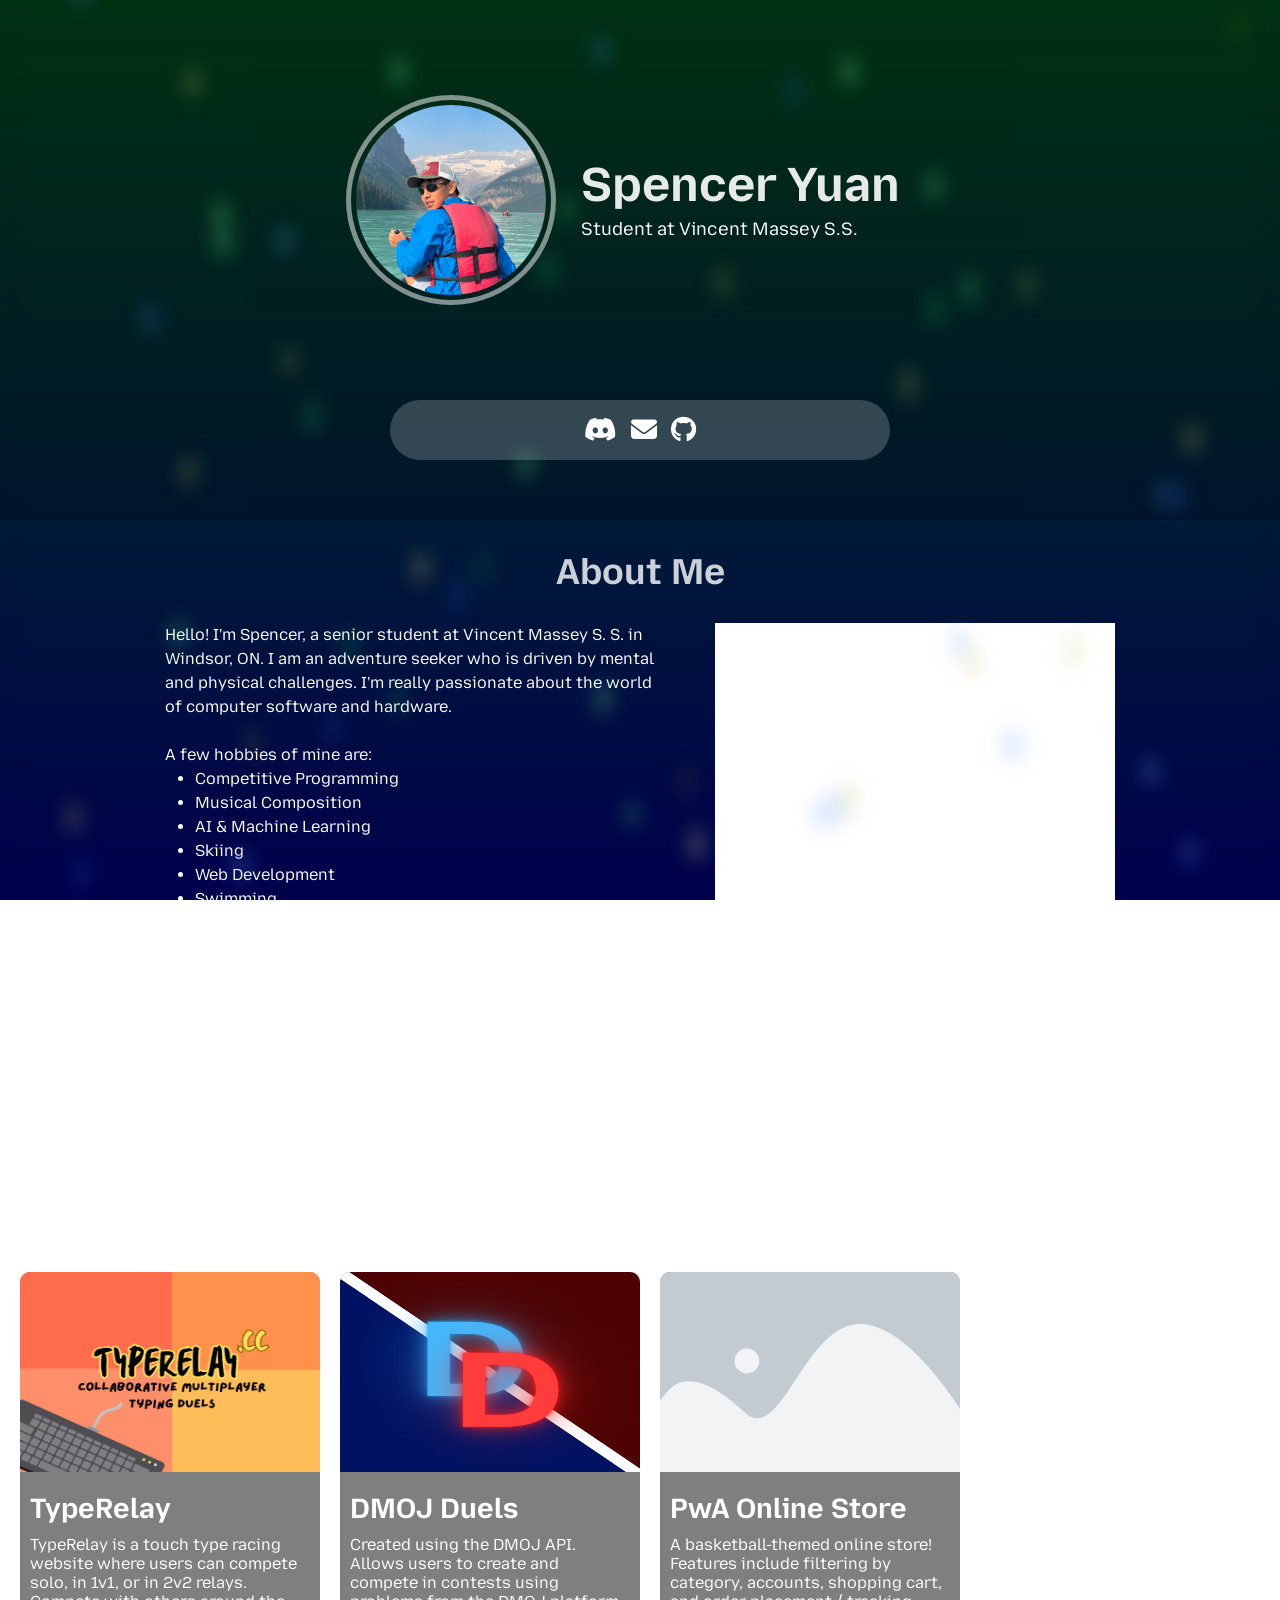
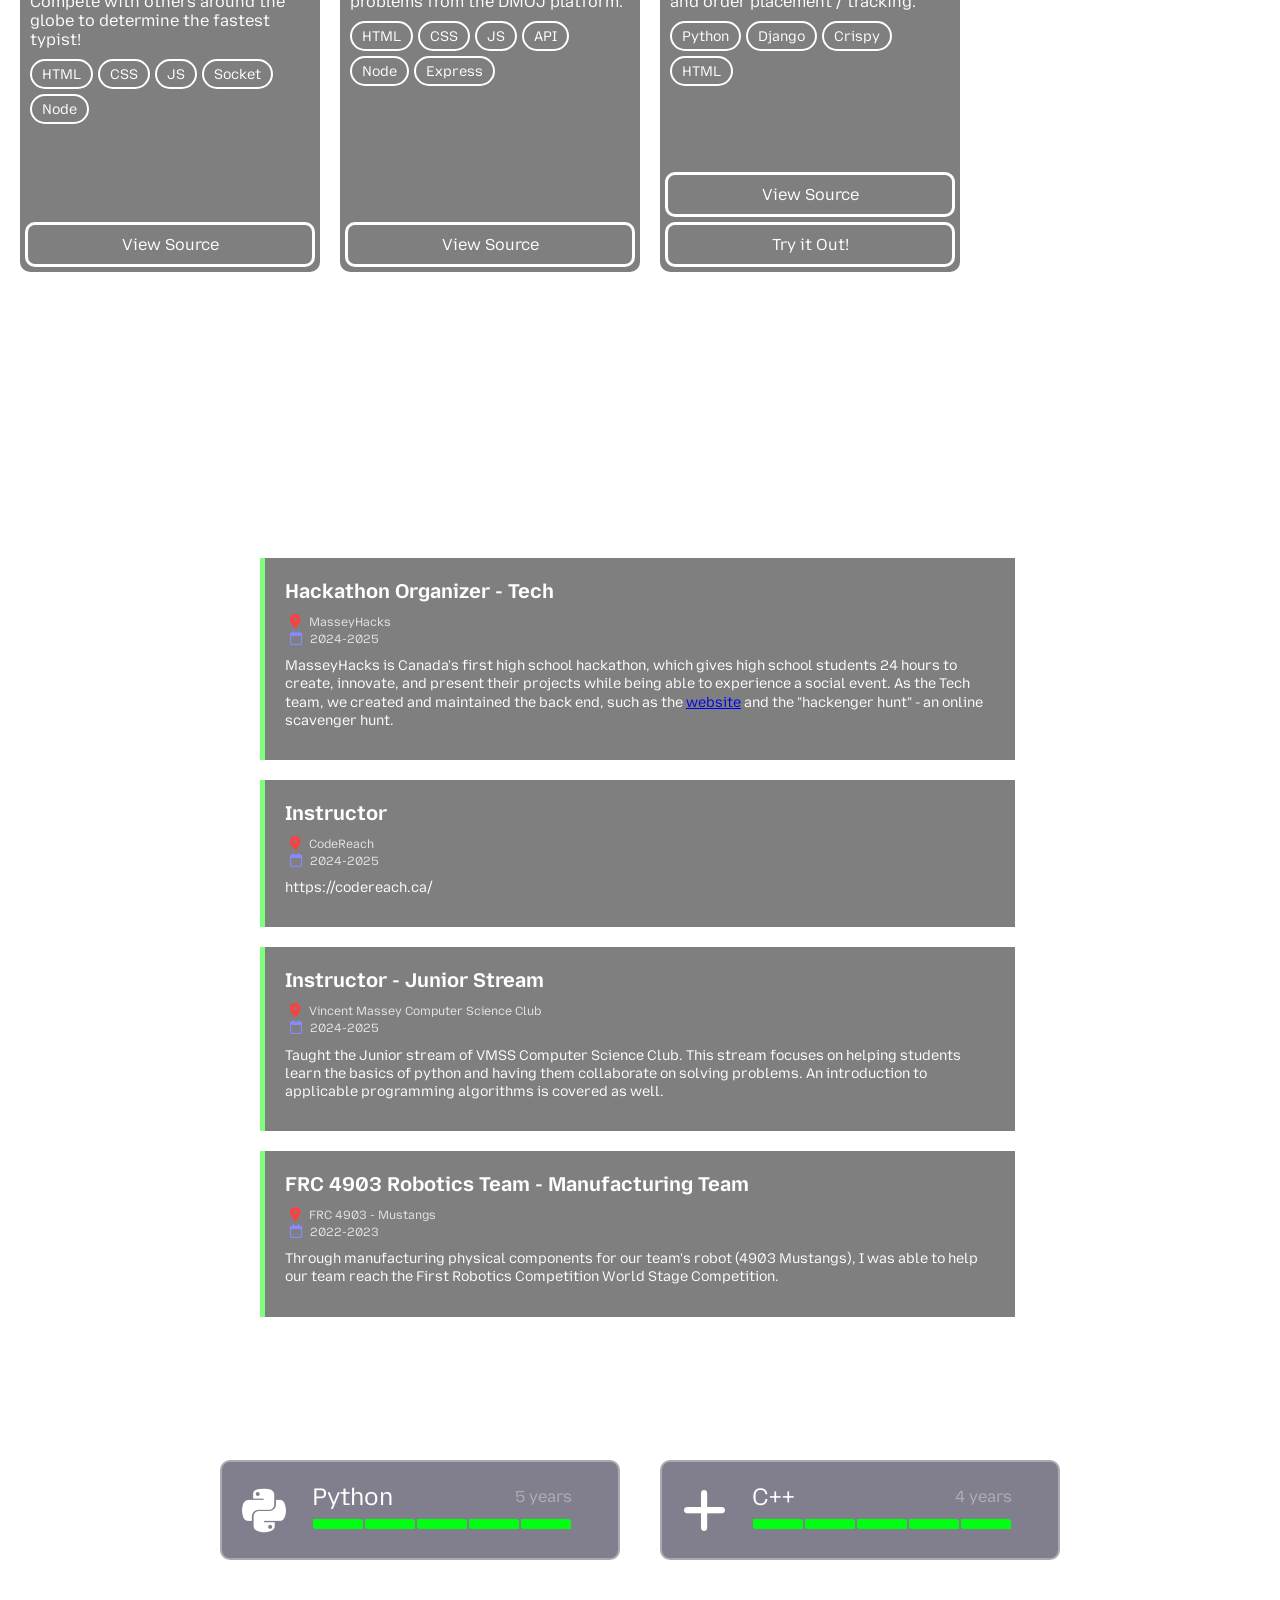
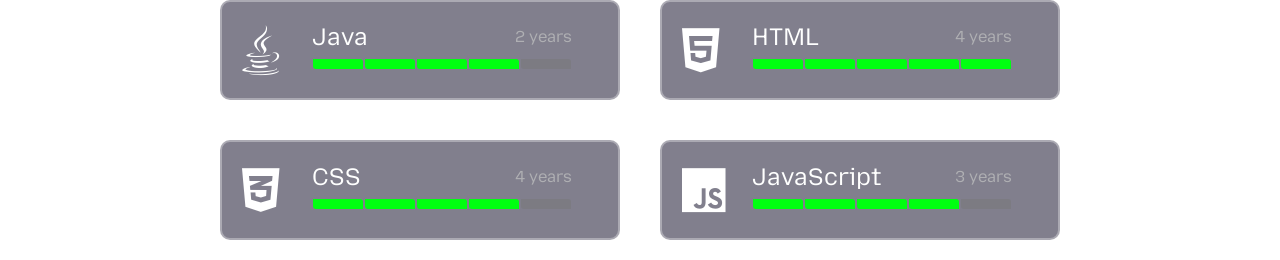
==== index.html @ 23fdb9e8 "Projects & Buttons Added a new project and updated buttons to view source codes / demos" ====
<!DOCTYPE html>
<html lang="en">
<head>
    <meta charset="UTF-8">
    <meta name="viewport" content="width=device-width, initial-scale=1.0">
    <title>Spencer Yuan</title>
    <link rel="stylesheet" href="style.css">
    <script src="bgtiles.js" defer></script>
    <script src="navigation.js" defer></script>
    <script src="particlebg.js" defer></script>
    <link rel="stylesheet" href="https://cdnjs.cloudflare.com/ajax/libs/font-awesome/6.4.0/css/all.min.css"/>
</head>
<body>
    <!-- Fixed gradient background so i can rotate it -->
    <div class="fixed-bg"></div>

    <div class="particles">

    </div>

    <div class="blocker"></div>

    <!-- Nav bar on the top -->
    <nav>
        <div class="nav-element nav-title">Title</div>
        <div class="nav-element nav-about">About Me</div>
        <div class="nav-element nav-projects">Projects</div>
        <div class="nav-element nav-experience">Experience</div>
        <div class="nav-element nav-languages">Programming Languages</div>
    </nav>
    
    <!-- Title Page / top of the page -->

    <div class="section" id="top-section">
        <div class="section" id="section-title">
            <img src="img/pfp.png" alt="" class="profile-picture">
            <div class="title-card">
                <h1 class="title-name">Spencer Yuan</h1>
                <div class="title-description">Student at Vincent Massey S.S.</div>
            </div>
            
        </div>

        <!-- Contact horizontal -->
        <div class="section" id="section-contact">
            <div class="contact-centered">
                <!-- 
                Email
                Discord
                -->
                <div class="contact-square">
                    <i class="fa-brands fa-discord contact-icon"></i>

                    <a href="mailto:spencerkechengyuan@hotmail.com?subject=Hello!" class="contact-link">
                        <i class="fa-solid fa-envelope contact-icon"></i>
                    </a>
                    
                    <i class="fa-brands fa-github contact-icon"></i>


                </div>
            </div>
        
        </div>
    </div>
    
    <div id="about-scroll"></div>
    <!-- About ME :) -->
    <div class="section" id="section-about">
        <div class="section-title-text">About Me</div>
        <div class="container">
            <div class="left-container">
                <div class="description">
                    Hello! I'm Spencer, a senior student at Vincent Massey S. S. in Windsor, ON. I am an adventure seeker
                    who is driven by mental and physical challenges. I'm really passionate about the world of 
                    computer software and hardware. 
                </div>
                <br>
                <div class="hobbies">
                    A few hobbies of mine are:
                    <ul>
                        <li>Competitive Programming</li>
                        <li>Musical Composition</li>
                        <li>AI & Machine Learning</li>
                        <li>Skiing</li>
                        <li>Web Development</li>
                        <li>Swimming</li>
                        <li>Game Development</li>
                        <li>Mountain Biking</li>
                        <li>... and many more!</li>
                    </ul>
                </div>
                <br>
                <div class="description">
                    I hope to learn more about the wonderful, ever-changing society so that I can use
                    my interests and passions to help shape the world to be a better place. 
                </div>
            </div>
            <div class="right-container"></div>
        </div>
    </div>

    <div class="section" id="section-buttons">
        <input type="button" value="Computer Science">
        <input type="button" value="Music" onclick="window.location.href='music.html'">
        <input type="button" value="Sports">
    </div>

    <!-- Projects probably in a carousel -->
    <div class="section-title-text">Featured Projects</div>
    <div class="section" id="section-projects">

        <div class="project">
            <img src="img/typerelaybanner.png" alt="" class="project-image">
            <div class="project-body">
                <div class="project-title">TypeRelay</div>
                <div class="project-description">
                    TypeRelay is a touch type racing website where users can compete solo, in 1v1, or
                    in 2v2 relays. Compete with others around the globe to determine the fastest
                    typist!
                </div>
                <div class="project-tags">
                    <div class="tag">HTML</div>
                    <div class="tag">CSS</div>
                    <div class="tag">JS</div>
                    <div class="tag">Socket</div>
                    <div class="tag">Node</div>
                </div>
            </div>
            <div class="bottom-buttons-container">
                <div class="try-it-out-btn" onclick="window.open('https://github.com/scherzophile/TypeRelay', '_blank')">View Source</div>
            </div>
        </div>

        <div class="project">
            <img src="img/DDlogo.png" alt="" class="project-image">
            <div class="project-body">
                <div class="project-title">DMOJ Duels</div>
                <div class="project-description">Created using the DMOJ API. Allows users to create and compete in contests using problems from the DMOJ platform.</div>
                <div class="project-tags">
                    <div class="tag">HTML</div>
                    <div class="tag">CSS</div>
                    <div class="tag">JS</div>
                    <div class="tag">API</div>
                    <div class="tag">Node</div>
                    <div class="tag">Express</div>
                </div>
            </div>
            <div class="bottom-buttons-container">
                <div class="try-it-out-btn" onclick="window.open('https://github.com/scherzophile/dmojduels', '_blank')">View Source</div>
            </div>
            
        </div>

        <div class="project">
            <img src="img/placeholder.png" alt="" class="project-image">
            <div class="project-body">
                <div class="project-title">PwA Online Store</div>
                <div class="project-description">A basketball-themed online store! Features include filtering by category, accounts, shopping cart, and order placement / tracking.</div>
                <div class="project-tags">
                    <div class="tag">Python</div>
                    <div class="tag">Django</div>
                    <div class="tag">Crispy</div>
                    <div class="tag">HTML</div>
                </div>
            </div>
            <div class="bottom-buttons-container">
                <div class="try-it-out-btn" onclick="window.open('https://github.com/scherzophile/pwa-store', '_blank')">View Source</div>
                <div class="try-it-out-btn" onclick="window.open('http://pwa-store.spenceryuan.ca', '_blank')">Try it Out!</div>
            </div>
        </div>
    </div>

    <div id="gallery-container">
        <input type="button" value="View Project Gallery" id="gallery-btn">
    </div>
    


    <div class="section-title-text">Achievements</div>
    <div class="section" id="section-experience">
        <!-- Sort achievements by year>? -->

    </div>

    <div class="section-title-text">Experience</div>
    <div class="section" id="section-experience">
        <div id="section-experience-container">
            <div class="exp">
                <div class="exp-title">Hackathon Organizer - Tech</div>
                <div class="exp-location">
                    <i class="fa-solid fa-location-dot"></i>
                    MasseyHacks
                </div>
                <div class="exp-time">
                    <i class="fa-regular fa-calendar"></i>
                    2024-2025
                </div>
                <div class="exp-description">
                    MasseyHacks is Canada's first high school hackathon, which gives high school students
                    24 hours to create, innovate, and present their projects while being able to
                    experience a social event. As the Tech team, we created and maintained the back end,
                    such as the <a href="https://masseyhacks.ca/">website</a> and the "hackenger hunt" - an online scavenger hunt. 
                </div>
            </div>

            <div class="exp">
                <div class="exp-title">Instructor</div>
                <div class="exp-location">
                    <i class="fa-solid fa-location-dot"></i>
                    CodeReach
                </div>
                <div class="exp-time">
                    <i class="fa-regular fa-calendar"></i>
                    2024-2025
                </div>
                <div class="exp-description">
                    https://codereach.ca/
                </div>
            </div>

            <div class="exp">
                <div class="exp-title">Instructor - Junior Stream</div>
                <div class="exp-location">
                    <i class="fa-solid fa-location-dot"></i>
                    Vincent Massey Computer Science Club
                </div>
                <div class="exp-time">
                    <i class="fa-regular fa-calendar"></i>
                    2024-2025
                </div>
                <div class="exp-description">
                    Taught the Junior stream of VMSS Computer Science Club. This stream focuses on helping
                    students learn the basics of python and having them collaborate on solving problems. 
                    An introduction to applicable programming algorithms is covered as well. 
                </div>
            </div>

            <div class="exp">
                <div class="exp-title">FRC 4903 Robotics Team - Manufacturing Team</div>
                <div class="exp-location">
                    <i class="fa-solid fa-location-dot"></i>
                    FRC 4903 - Mustangs
                </div>
                <div class="exp-time">
                    <i class="fa-regular fa-calendar"></i>
                    2022-2023
                </div>
                <div class="exp-description">
                    Through manufacturing physical components for our team's robot (4903 Mustangs), I was able to help our team
                    reach the First Robotics Competition World Stage Competition. 
                </div>
            </div>
        </div>
        

        
    </div>


    <div class="section-title-text">Programming Language Proficiency</div>
    <div class="section" id="section-languages">
        <div class="lang">
            <div class="lang-left">
                <i class="fa-brands fa-python"></i>
            </div>
            <div class="lang-right">
                <div class="lang-title">Python<div class="lang-years">5 years</div></div>
                <div class="pro-bars">
                    <div class="pro-bar pro-active"></div>
                    <div class="pro-bar pro-active"></div>
                    <div class="pro-bar pro-active"></div>
                    <div class="pro-bar pro-active"></div>
                    <div class="pro-bar pro-active"></div>
                </div>
            </div>
        </div>

        <div class="lang">
            <div class="lang-left">
                <i class="fa-solid fa-plus"></i>
            </div>
            <div class="lang-right">
                <div class="lang-title">C++<div class="lang-years">4 years</div></div>
                <div class="pro-bars">
                    <div class="pro-bar pro-active"></div>
                    <div class="pro-bar pro-active"></div>
                    <div class="pro-bar pro-active"></div>
                    <div class="pro-bar pro-active"></div>
                    <div class="pro-bar pro-active"></div>
                </div>
            </div>
        </div>

        <div class="lang">
            <div class="lang-left">
                <i class="fa-brands fa-java"></i>
            </div>
            <div class="lang-right">
                <div class="lang-title">Java<div class="lang-years">2 years</div></div>
                <div class="pro-bars">
                    <div class="pro-bar pro-active"></div>
                    <div class="pro-bar pro-active"></div>
                    <div class="pro-bar pro-active"></div>
                    <div class="pro-bar pro-active"></div>
                    <div class="pro-bar"></div>
                </div>
            </div>
        </div>

        <div class="lang">
            <div class="lang-left">
                <i class="fa-brands fa-html5"></i>
            </div>
            <div class="lang-right">
                <div class="lang-title">HTML<div class="lang-years">4 years</div></div>
                <div class="pro-bars">
                    <div class="pro-bar pro-active"></div>
                    <div class="pro-bar pro-active"></div>
                    <div class="pro-bar pro-active"></div>
                    <div class="pro-bar pro-active"></div>
                    <div class="pro-bar pro-active"></div>
                </div>
            </div>
        </div>

        <div class="lang">
            <div class="lang-left">
                <i class="fa-brands fa-css3-alt"></i>
            </div>
            <div class="lang-right">
                <div class="lang-title">CSS<div class="lang-years">4 years</div></div>
                <div class="pro-bars">
                    <div class="pro-bar pro-active"></div>
                    <div class="pro-bar pro-active"></div>
                    <div class="pro-bar pro-active"></div>
                    <div class="pro-bar pro-active"></div>
                    <div class="pro-bar"></div>
                </div>
            </div>
        </div>

        <div class="lang">
            <div class="lang-left">
                <i class="fa-brands fa-js"></i>
            </div>
            <div class="lang-right">
                <div class="lang-title">JavaScript<div class="lang-years">3 years</div></div>
                <div class="pro-bars">
                    <div class="pro-bar pro-active"></div>
                    <div class="pro-bar pro-active"></div>
                    <div class="pro-bar pro-active"></div>
                    <div class="pro-bar pro-active"></div>
                    <div class="pro-bar"></div>
                </div>
            </div>
        </div>
    </div>
    
</body>
</html>


<!-- 
Things to do:
1. better navigation bar
- TOP navigation bar, only shows when i scroll down some certain amount

2. Add DMOJ account, link GitHub account

3. Work on image slideshow in the about me

4. Work on getting typerelay actual project on github and link it to website
- Tell the user how to host their own server
- Also be sure to finish the project

5. Github "i'd appreciate if report issues"

- Achievements

- Achievements

-->
---- style.css ----
@import url('https://fonts.googleapis.com/css2?family=Mozilla+Text:wght@200..700&display=swap');

* {
    margin: 0;
    padding: 0;
    box-sizing: border-box;
}

body {
    font-family: "Mozilla Text";
    color: white;
}

.fixed-bg {
    width: 100vw;
    height: 100vh;
    position: fixed;
    top: 0;
    left: 0;
    z-index: -2;
    background: linear-gradient(0deg, rgba(0, 0, 77, 1), rgba(0, 61, 23, 1));
}

.particles {
    position: fixed;
    top: 0;
    left: 0;
    filter: blur(10px);
}

.blocker {
    position: fixed;
    top: 0;
    left: 0;
    width: 100vw;
    height: 100vh;
    backdrop-filter: blur(10px);
    z-index: -1;
}

nav {
    position: fixed;
    top: -60px;
    left: 0;
    display: flex;
    justify-content: center;
    gap: 25px;
    padding: 20px;
    width: 100%;
    height: 60px;
    background-color: rgba(0, 0, 0, 0.5);
    backdrop-filter: blur(5px);
    z-index: 1;
    transition: 0.5s ease;
}

.nav-element {
    cursor: pointer;

    transition: 0.4s ease;
}

.nav-element:hover {
    color: rgb(50, 235, 50);
    font-weight: 700;
}

#top-section {
    background-color: rgba(0, 0, 0, 0.2);
    padding-bottom: 30px;
}


#section-title {
    display: flex;
    justify-content: center;
    align-items: center;
    height: 400px;
}

.profile-picture {
    width: 200px;
    height: 200px;
    border-radius: 50%;
    border: 5px solid transparent;
    box-shadow: 0 0 0 5px rgba(255, 255, 255, 0.5);
    transition: 0.4s ease;
    cursor: pointer;
}

.profile-picture:hover {
    box-shadow: 0 0 0 5px rgba(255, 255, 255, 0.8);
    scale: 1.05;
}


.title-name {
    font-size: 48px;
    color: rgba(255, 255, 255, 0.9);
}

.title-card {
    margin: 30px;
}

.title-description {
    font-size: 18px;
    margin: 5px 0;
}

#section-contact {
    display: flex;
    justify-content: center;
    margin-bottom: 30px;
}

.contact-centered {
    width: 500px;
    height: 60px;
    border-radius: 30px;
    background-color: rgba(255, 255, 255, 0.2);
    
    display: flex;
    justify-content: center;
    align-items: center;
}

.contact-icon {
    font-size: 26px;
    margin: 0 5px;
    color: white;
    cursor: pointer;
    text-decoration: none;
}

.contact-link {
    text-decoration: none;
}

.contact-icon:hover {
    color: rgb(0, 255, 0);
}

#section-about {
    margin: 30px 0;
}

.section-title-text {
    font-size: 36px;
    font-weight: bold;
    color: rgba(255, 255, 255, 0.8);
    text-align: center;
    margin: 30px 0;
}



.container {
    margin: 30px;
    display: flex;
    justify-content: center;
    gap: 50px;
}

.left-container {
    width: 500px;
    line-height: 1.5;
}

.right-container {
    width: 400px;
    height: 400px;
    background-color: white;
}

li {
    margin-left: 30px;
}



#section-buttons {
    display: flex;
    justify-content: center;
    gap: 20px;
}

input {
    width: 200px;
    height: 40px;
    border-radius: 20px;
    border: 2px solid white;
    outline: none;
    background-color: transparent;
    color: white;
    font-family: "Mozilla Text";

    transition: 0.4s ease;
    cursor: pointer;
}

input:hover {
    background: rgb(255, 255, 255);
    color: black;
}






#section-projects {
    display: flex;
    width: 100%;
    gap: 20px;
    padding: 20px;
}

.project {
    background-color: rgba(0, 0, 0, 0.5);
    width: 300px;
    height: 600px;
    border-radius: 10px;
    display: flex;
    flex-direction: column;
}

.project-image {
    width: 100%;
    height: 200px;
    border-radius: 10px 10px 0 0;
}

.project-body {
    padding: 10px;
}

.project-title {
    font-size: 28px;
    margin: 10px 0;
    font-weight: bold;
}

.project-description {

}

.project-tags {
    display: flex;
    flex-wrap: wrap;
    gap: 5px;
    margin: 10px 0;
}

.tag {
    padding: 5px 10px; height: 30px;
    border-radius: 15px;
    font-size: 14px;
    background-color: transparent;
    border: 2px solid white;
    color: white;
}

#gallery-container {
    width: 100%;
    display: flex;
    justify-content: center;
}

#gallery-btn {

}

.bottom-buttons-container {
    margin-top: auto;
}

.try-it-out-btn {
    width: auto;
    background: transparent;
    text-align: center;
    padding: 10px;
    border: 3px solid white;
    border-radius: 10px;
    margin: 5px;
    
    transition: 0.3s ease;
    cursor: pointer;
}

.try-it-out-btn:hover {
    border: 3px solid grey;
}






#section-experience {
    display: flex;
    justify-content: center;
    line-height: 1.3;
}

#section-experience-container {

}

.exp {
    width: 750px;
    background-color: rgba(0, 0, 0, 0.5);
    padding: 20px;
    box-shadow: -5px 0 0 0 rgba(0, 255, 0, 0.5);
    margin: 20px;
    transition: 0.4s ease;
}

.exp:hover {
    scale: 1.05;
    box-shadow: -5px 0 0 0 rgba(242, 255, 0, 0.692);
}

.exp-title {
    font-weight: bold;
    font-size: 20px;
    margin-bottom: 10px;
}

.exp-location {
    font-size: 12px;
    color: rgba(255, 255, 255, 0.8);
}

.fa-location-dot {
    color: rgb(255, 63, 63);
    font-size: 14px;
    margin: 0 5px;
}

.exp-time {
    font-size: 12px;
    color: rgba(255, 255, 255, 0.8);
}

.fa-calendar {
    font-size: 14px;
    margin: 0 5px;
    color: rgb(136, 136, 255);
}

.exp-description {
    font-size: 14px;
    margin: 10px 0;
}




/* program languages */


#section-languages {
    display: flex;
    flex-wrap: wrap;
    justify-content: center;
}

.lang {
    width: 400px;
    height: 100px;
    padding: 20px;
    background-color: rgba(4, 0, 28, 0.5);
    border-radius: 10px;

    display: flex;
    gap: 20px;
    margin: 20px;

    border: 2px solid rgba(255, 255, 255, 0.338);
    transition: 0.3s ease;
}

.lang:hover {
    border: 2px solid rgba(255, 255, 255, 0.606);
}

.lang-left {
    font-size: 50px;
    width: 50px;
}

.lang-right {

}

.lang-title {
    font-size: 24px;
    display: flex;
    justify-content: space-between;
    align-items: center;
}

.lang-years {
    color: rgba(197, 197, 197, 0.691);
    font-size: 16px;
}

.pro-bars {
    display: flex;
}

.pro-bar {
    height: 10px;
    width: 50px;
    margin: 8px 1px;
    border-radius: 0 3px;
    background-color: rgba(120, 120, 120, 0.508);
}

.pro-active {
    background-color: rgb(0, 255, 17);
}
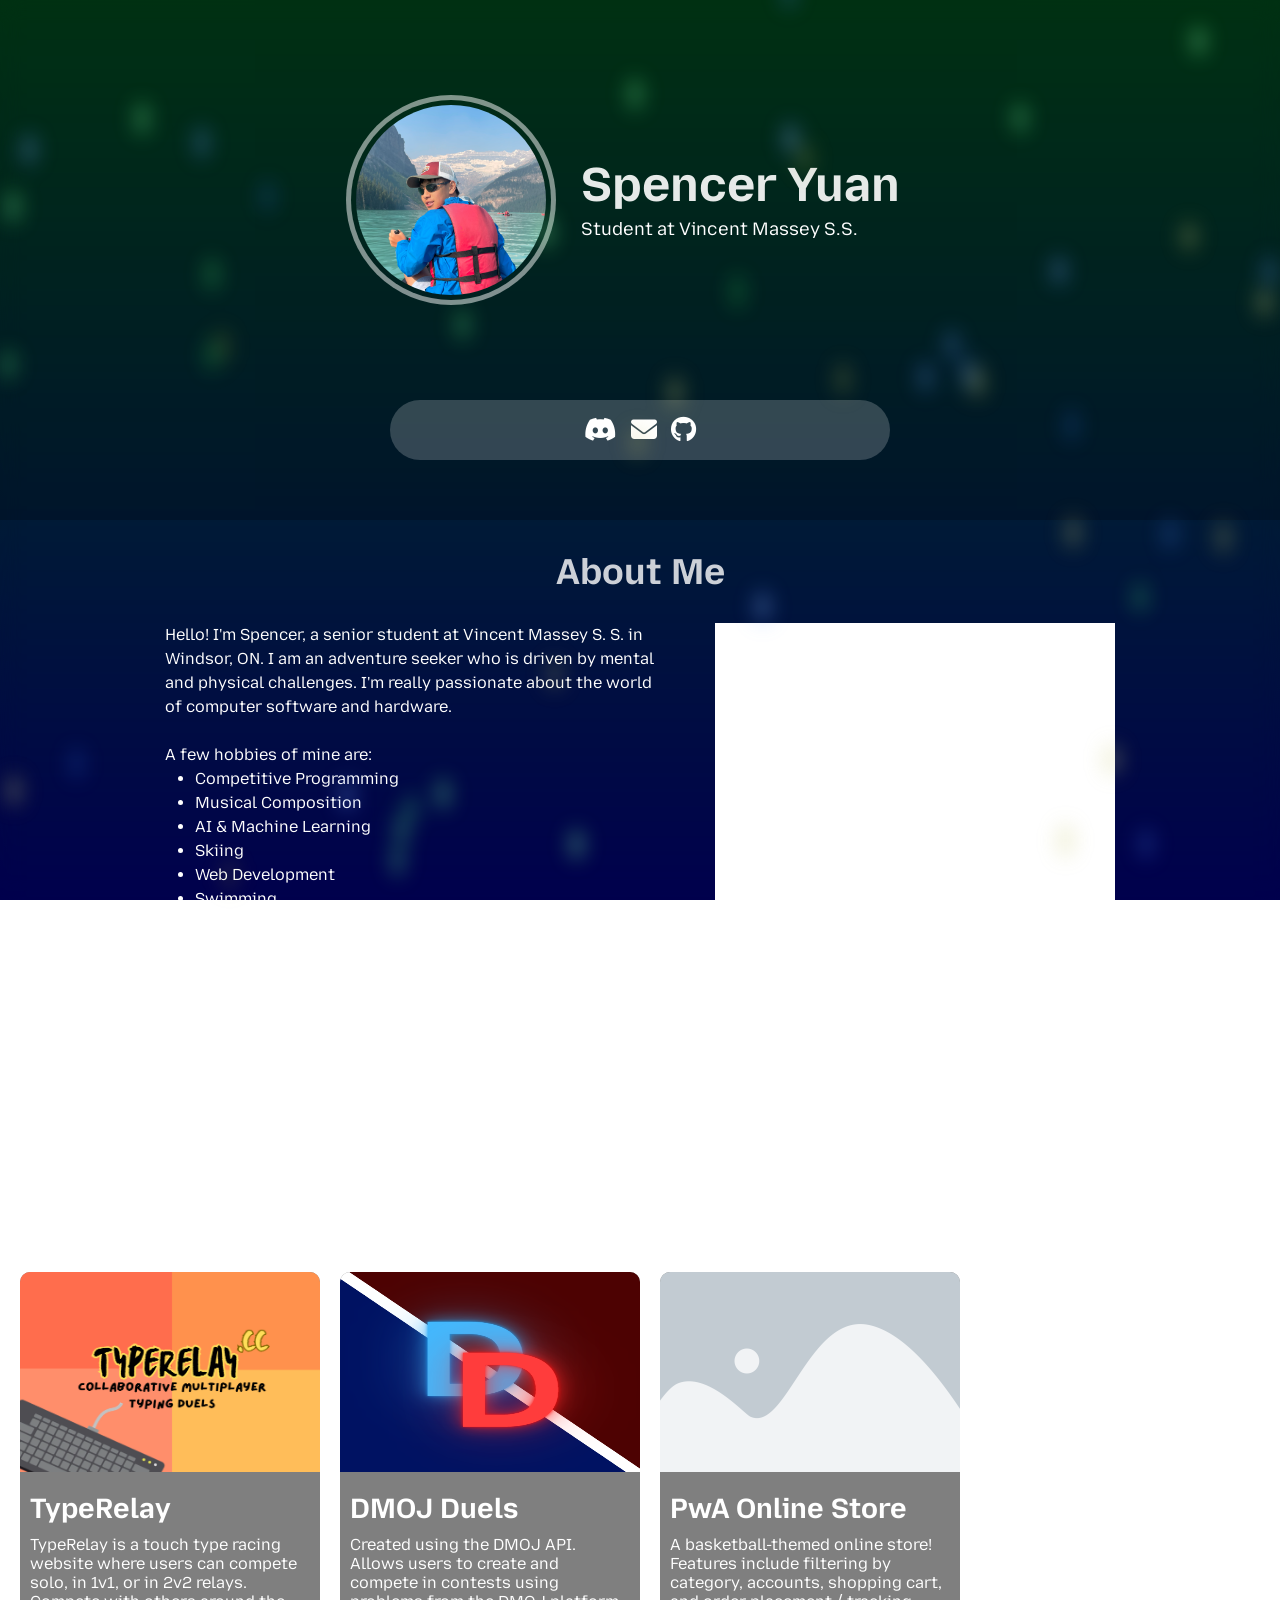
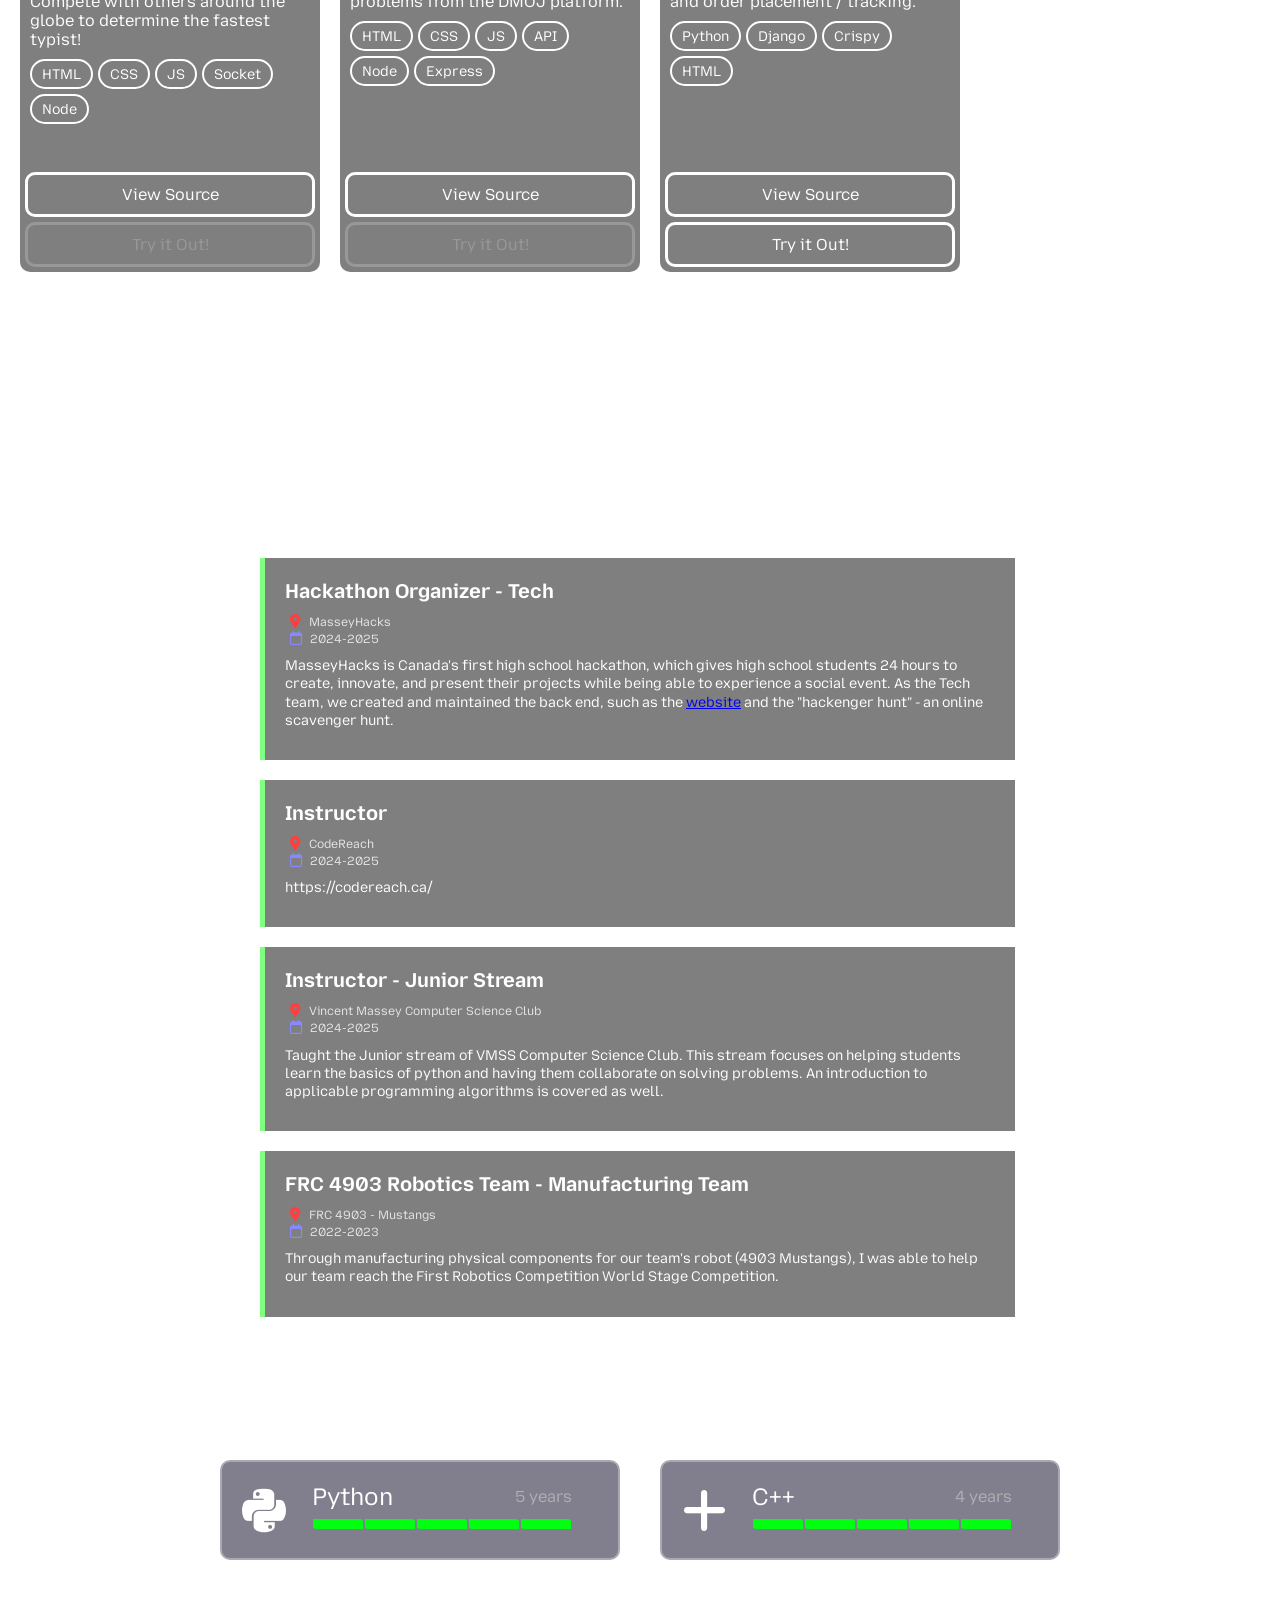
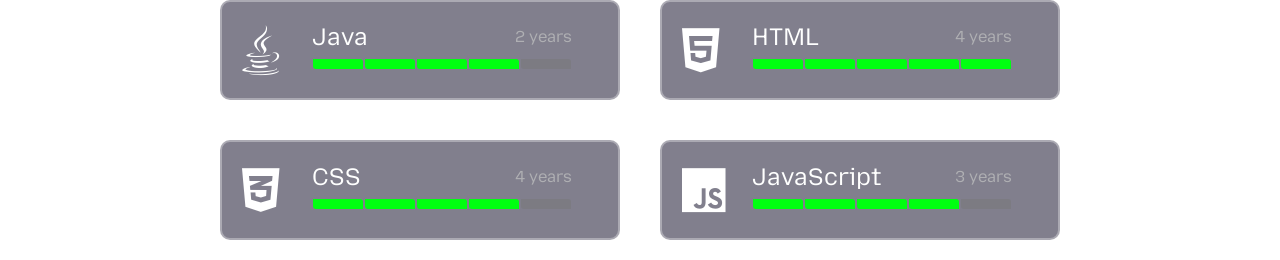
==== commit fee2bc49: "Added buttons "Try it out" buttons for the remaining two projects. They are disabled since there are" ====
--- a/index.html
+++ b/index.html
@@ -129,6 +129,7 @@
             </div>
             <div class="bottom-buttons-container">
                 <div class="try-it-out-btn" onclick="window.open('https://github.com/scherzophile/TypeRelay', '_blank')">View Source</div>
+                <div class="try-it-out-btn try-disabled">Try it Out!</div>
             </div>
         </div>
 
@@ -148,6 +149,7 @@
             </div>
             <div class="bottom-buttons-container">
                 <div class="try-it-out-btn" onclick="window.open('https://github.com/scherzophile/dmojduels', '_blank')">View Source</div>
+                <div class="try-it-out-btn try-disabled">Try it Out!</div>
             </div>
             
         </div>
--- a/style.css
+++ b/style.css
@@ -292,8 +292,13 @@
     border: 3px solid grey;
 }
 
-
-
+.try-disabled {
+    opacity: 0.2;
+}
+
+.try-disabled:hover {
+    
+}
 
 
 
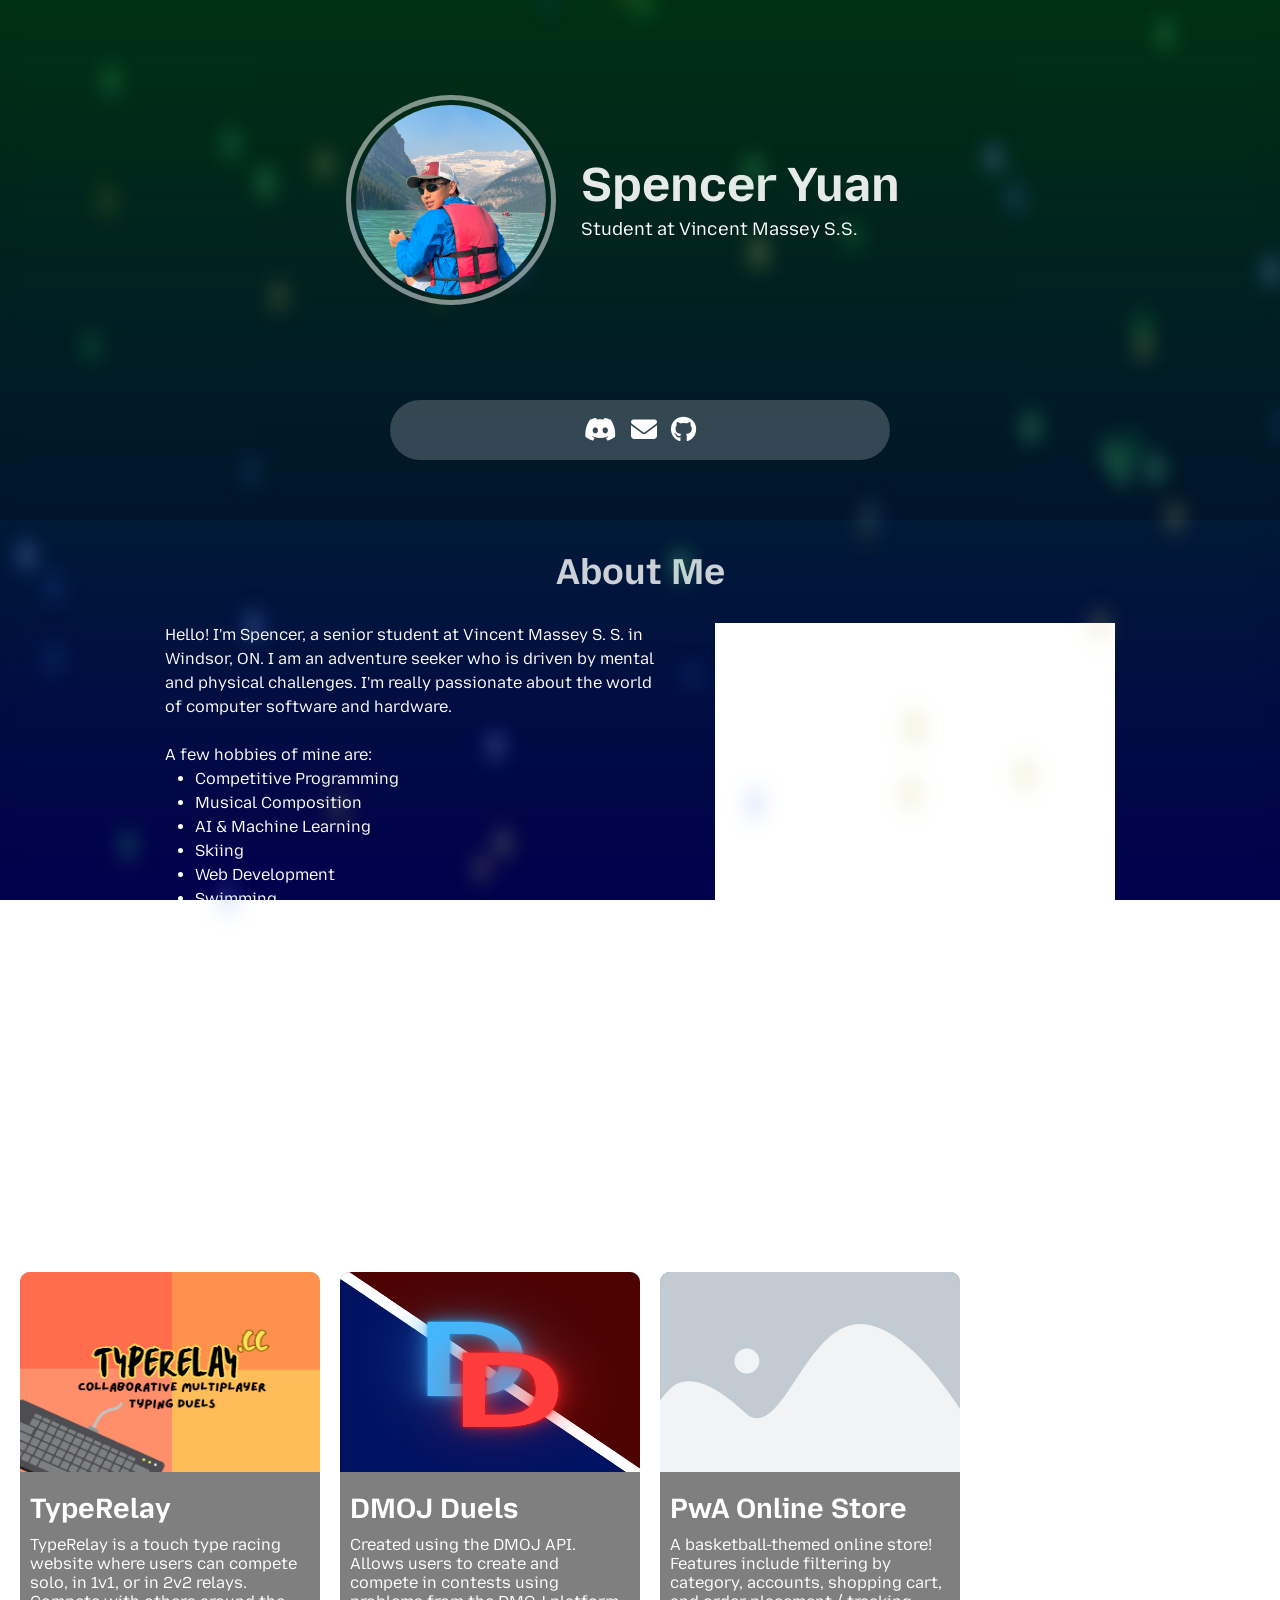
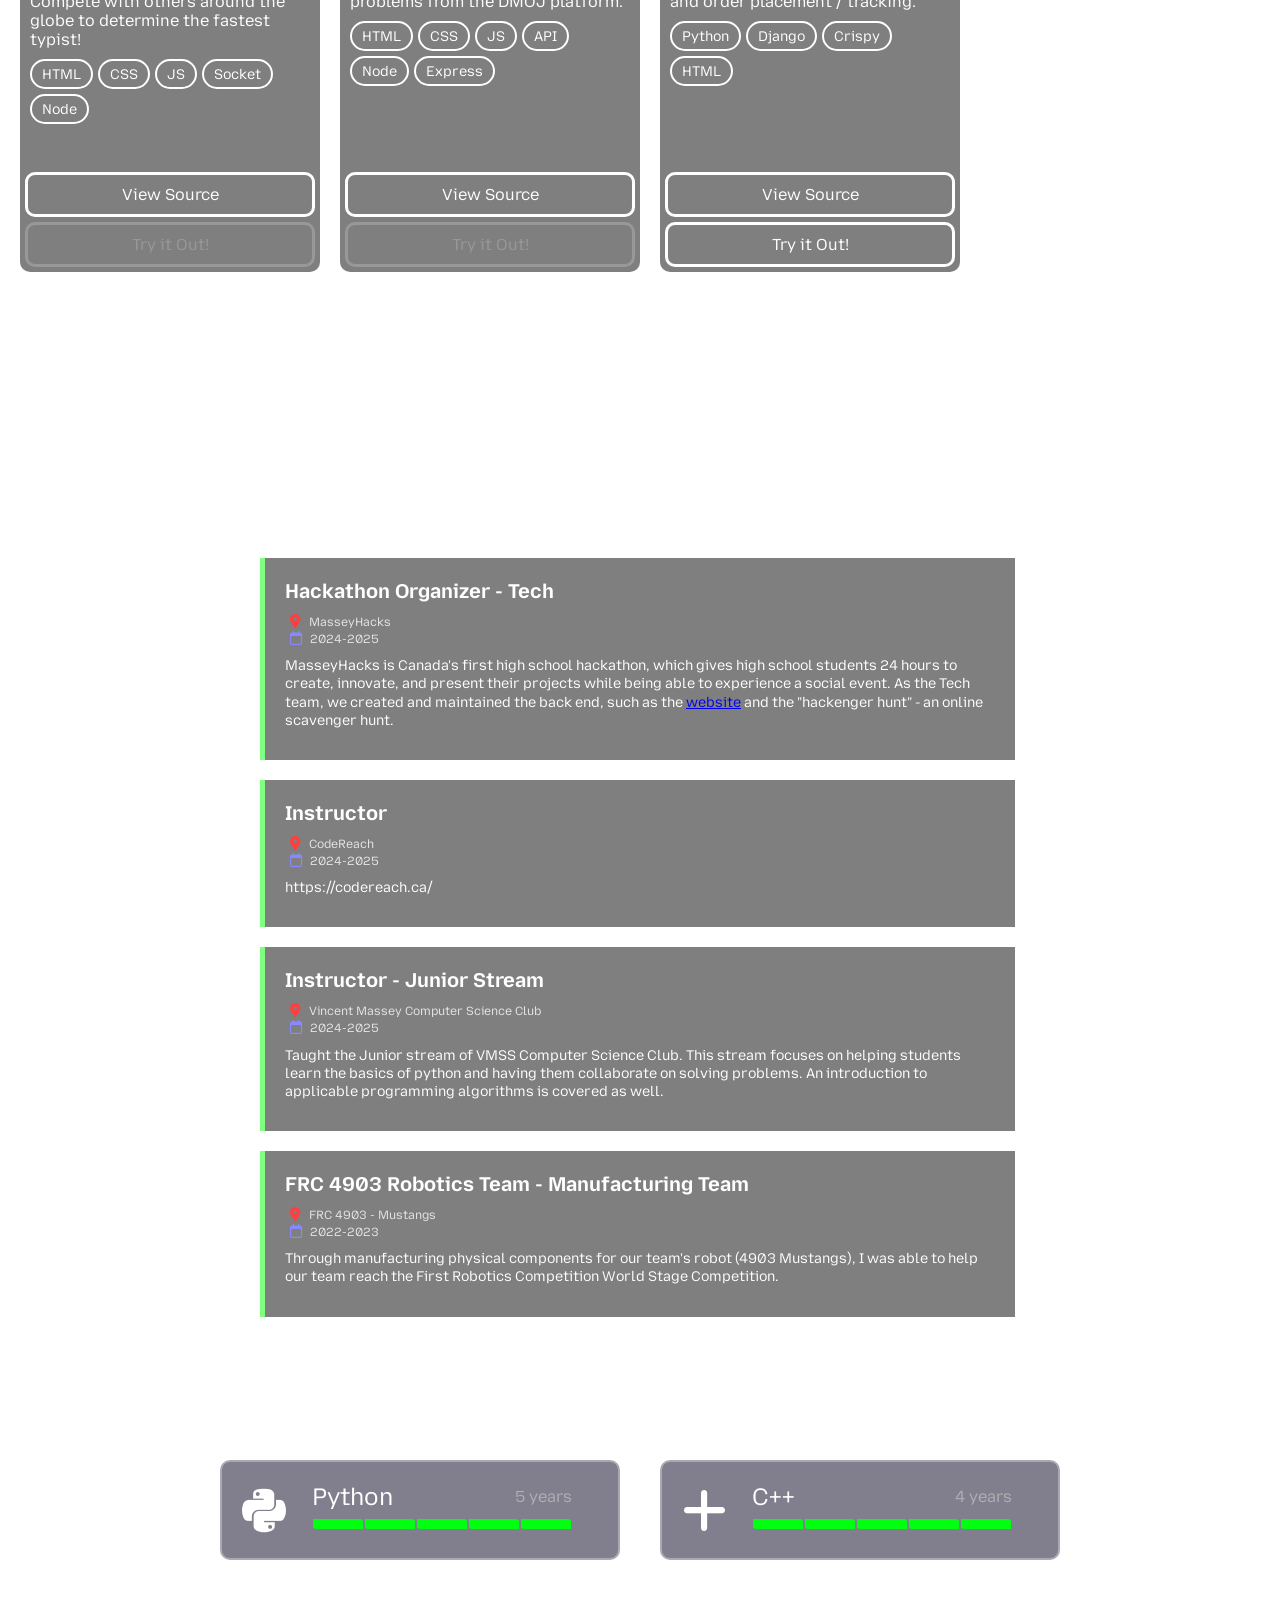
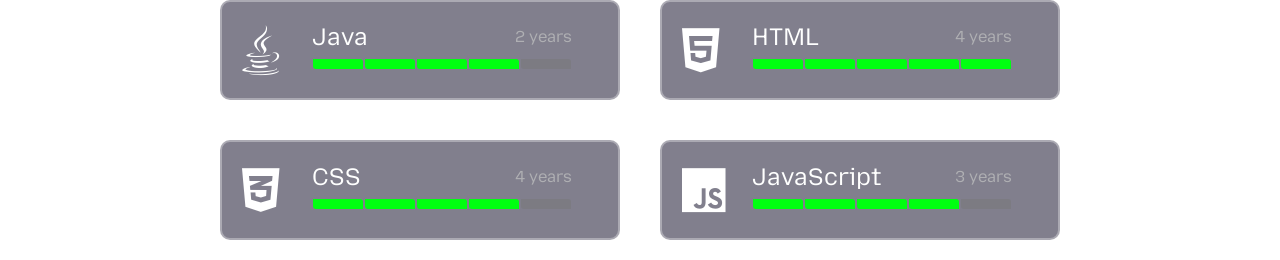
==== commit a1ec0895: "Github Link Added link to my Github account" ====
--- a/index.html
+++ b/index.html
@@ -55,9 +55,9 @@
                         <i class="fa-solid fa-envelope contact-icon"></i>
                     </a>
                     
-                    <i class="fa-brands fa-github contact-icon"></i>
-
-
+                    <a href="https://github.com/scherzophile" class="contact-link" target="_blank">
+                        <i class="fa-brands fa-github contact-icon"></i>
+                    </a>
                 </div>
             </div>
         
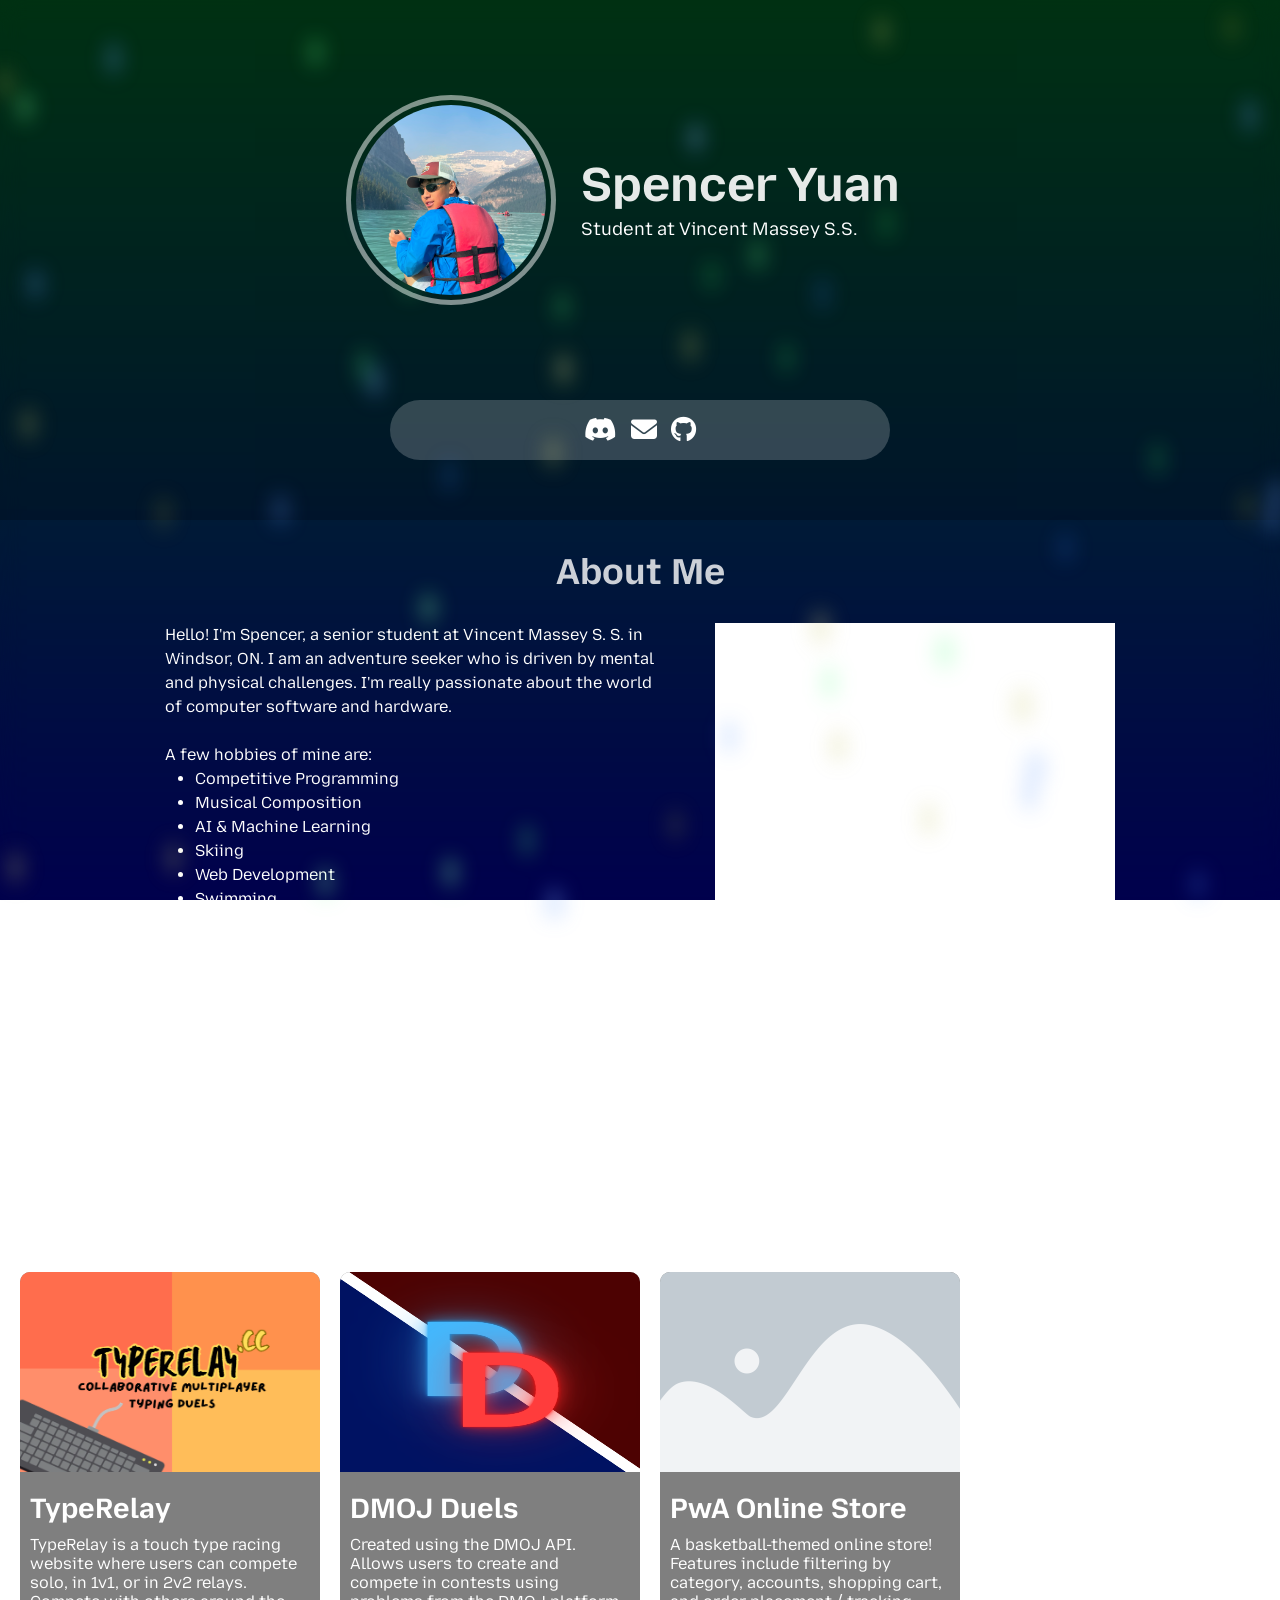
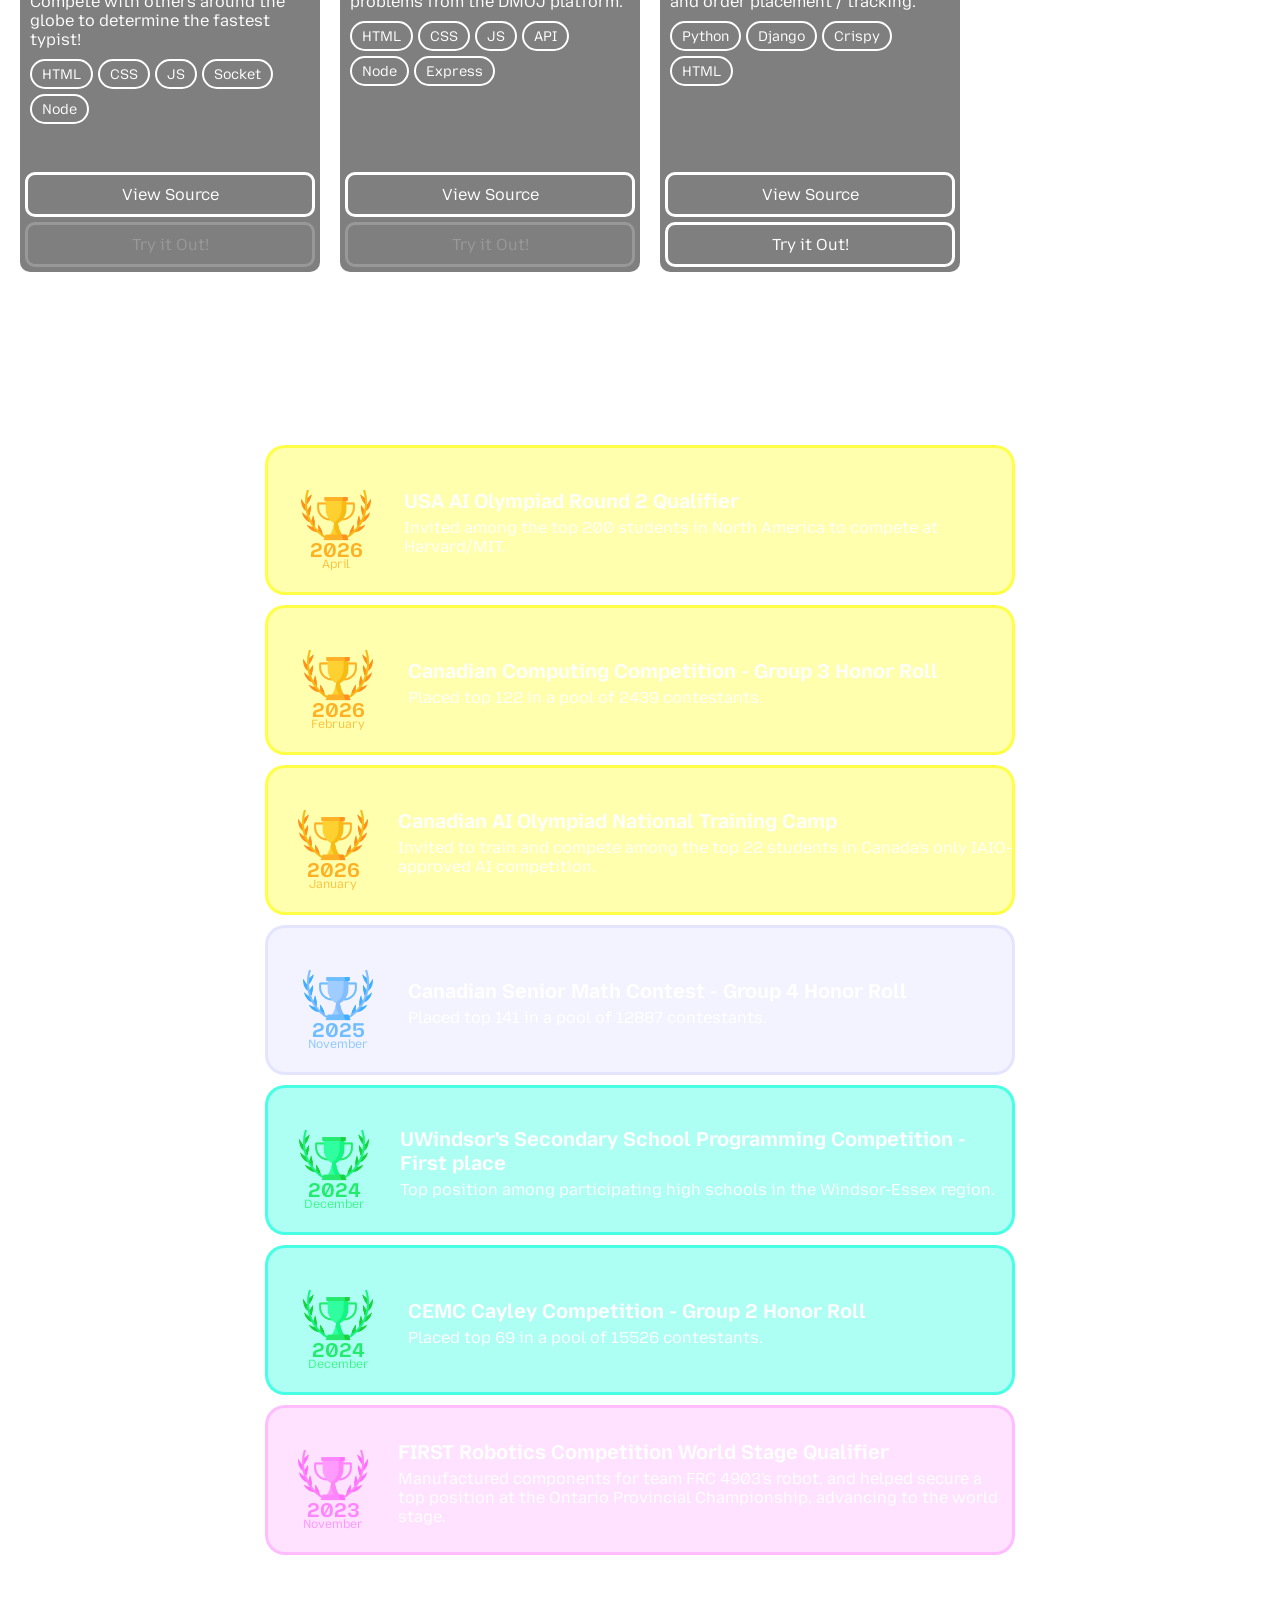
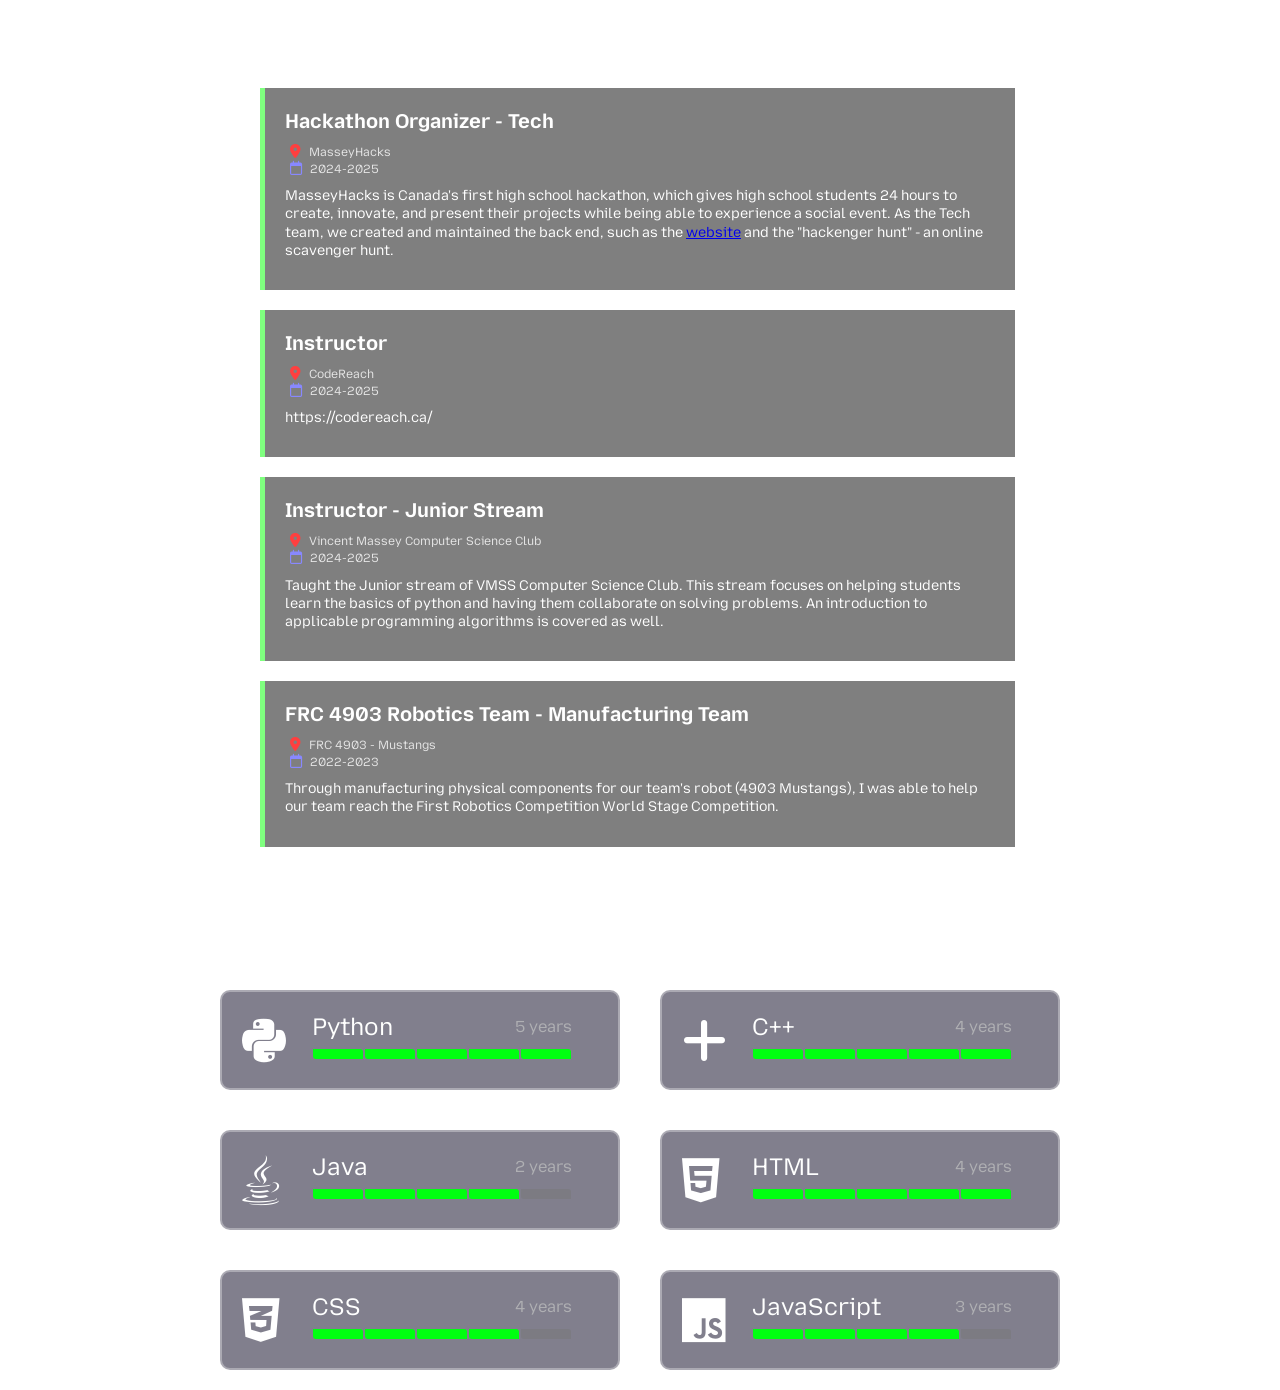
==== commit 23681110: "Achievement update" ====
--- a/index.html
+++ b/index.html
@@ -25,6 +25,7 @@
         <div class="nav-element nav-title">Title</div>
         <div class="nav-element nav-about">About Me</div>
         <div class="nav-element nav-projects">Projects</div>
+        <div class="nav-element nav-achievements">Achievements</div>
         <div class="nav-element nav-experience">Experience</div>
         <div class="nav-element nav-languages">Programming Languages</div>
     </nav>
@@ -180,9 +181,95 @@
 
 
     <div class="section-title-text">Achievements</div>
-    <div class="section" id="section-experience">
-        <!-- Sort achievements by year>? -->
-
+    <div class="section" id="section-achievements">
+        <div class="ach-container">
+            <div class="ach ach-2026">
+                <div class="ach-left">
+                    <img class="ach-trophy" src="img/winner.png" alt="">
+                    <div class="ach-year">2026</div>
+                    <div class="ach-month">April</div>
+                </div>
+                <div class="ach-right">
+                    <div class="ach-title">USA AI Olympiad Round 2 Qualifier</div>
+                    <div class="ach-content">Invited among the top 200 students in North America to compete at Harvard/MIT.</div>
+                </div>
+            </div>
+
+            <div class="ach ach-2026">
+                <div class="ach-left">
+                    <img class="ach-trophy" src="img/winner.png" alt="">
+                    <div class="ach-year">2026</div>
+                    <div class="ach-month">February</div>
+                </div>
+                <div class="ach-right">
+                    <div class="ach-title">Canadian Computing Competition - Group 3 Honor Roll</div>
+                    <div class="ach-content">Placed top 122 in a pool of 2439 contestants.</div>
+                </div>
+            </div>
+
+            <div class="ach ach-2026">
+                <div class="ach-left">
+                    <img class="ach-trophy" src="img/winner.png" alt="">
+                    <div class="ach-year">2026</div>
+                    <div class="ach-month">January</div>
+                </div>
+                <div class="ach-right">
+                    <div class="ach-title">Canadian AI Olympiad National Training Camp</div>
+                    <div class="ach-content">Invited to train and compete among the top 22 students in Canada's only IAIO-approved AI competition.</div>
+                </div>
+            </div>
+
+            <div class="ach ach-2025">
+                <div class="ach-left">
+                    <img class="ach-trophy" src="img/winner.png" alt="">
+                    <div class="ach-year">2025</div>
+                    <div class="ach-month">November</div>
+                </div>
+                <div class="ach-right">
+                    <div class="ach-title">Canadian Senior Math Contest - Group 4 Honor Roll</div>
+                    <div class="ach-content">Placed top 141 in a pool of 12887 contestants.</div>
+                </div>
+            </div>
+
+            <div class="ach ach-2024">
+                <div class="ach-left">
+                    <img class="ach-trophy" src="img/winner.png" alt="">
+                    <div class="ach-year">2024</div>
+                    <div class="ach-month">December</div>
+                </div>
+                <div class="ach-right">
+                    <div class="ach-title">UWindsor's Secondary School Programming Competition - First place</div>
+                    <div class="ach-content">Top position among participating high schools in the Windsor-Essex region.</div>
+                </div>
+            </div>
+
+            <div class="ach ach-2024">
+                <div class="ach-left">
+                    <img class="ach-trophy" src="img/winner.png" alt="">
+                    <div class="ach-year">2024</div>
+                    <div class="ach-month">December</div>
+                </div>
+                <div class="ach-right">
+                    <div class="ach-title">CEMC Cayley Competition - Group 2 Honor Roll</div>
+                    <div class="ach-content">Placed top 69 in a pool of 15526 contestants.</div>
+                </div>
+            </div>
+
+            <div class="ach ach-2023">
+                <div class="ach-left">
+                    <img class="ach-trophy" src="img/winner.png" alt="">
+                    <div class="ach-year">2023</div>
+                    <div class="ach-month">November</div>
+                </div>
+                <div class="ach-right">
+                    <div class="ach-title">FIRST Robotics Competition World Stage Qualifier</div>
+                    <div class="ach-content">Manufactured components for team FRC 4903's robot, and helped secure a top position at the Ontario Provincial Championship, advancing to the world stage.</div>
+                </div>
+            </div>
+        </div>
+        
+
+         
     </div>
 
     <div class="section-title-text">Experience</div>
--- a/style.css
+++ b/style.css
@@ -301,6 +301,79 @@
 }
 
 
+#section-achievements {
+    display: flex;
+    justify-content: center;
+}
+
+.ach {
+    display: flex;
+    align-items: center;
+    height: 150px;
+    width:  750px;
+    border: 3px solid rgba(255, 255, 0, 0.596);
+    background-color: rgba(255, 255, 0, 0.322);
+    border-radius: 20px;
+    margin: 10px;
+}
+
+.ach-left {
+    width: 100px;
+    height: 100px;
+    margin: 20px;
+
+    display: flex;
+    flex-direction: column;
+    align-items: center;
+
+    padding: 10px;
+    border-radius: 50% 50%;
+}
+
+.ach-year {
+    margin-top: -12px;
+    font-weight: 900;
+    color: #FFB125;
+    font-size: 20px;
+}
+
+.ach-month {
+    font-size: 12px;
+    margin-top: -5px;
+    color: #ffb325d5;
+}
+
+.ach-2026 {
+    filter: none;
+}
+
+.ach-2025 {
+    filter: hue-rotate(180deg);
+}
+
+.ach-2024 {
+    filter:hue-rotate(90deg);
+}
+
+.ach-2023 {
+    filter: hue-rotate(270deg);
+}
+
+.ach-trophy {
+    width: 70px;
+}
+
+.ach-title {
+    font-weight: 900;
+    font-size: 20px;
+    margin: 5px 0;
+}
+
+.ach-content {
+    e
+}
+
+
 
 #section-experience {
     display: flex;
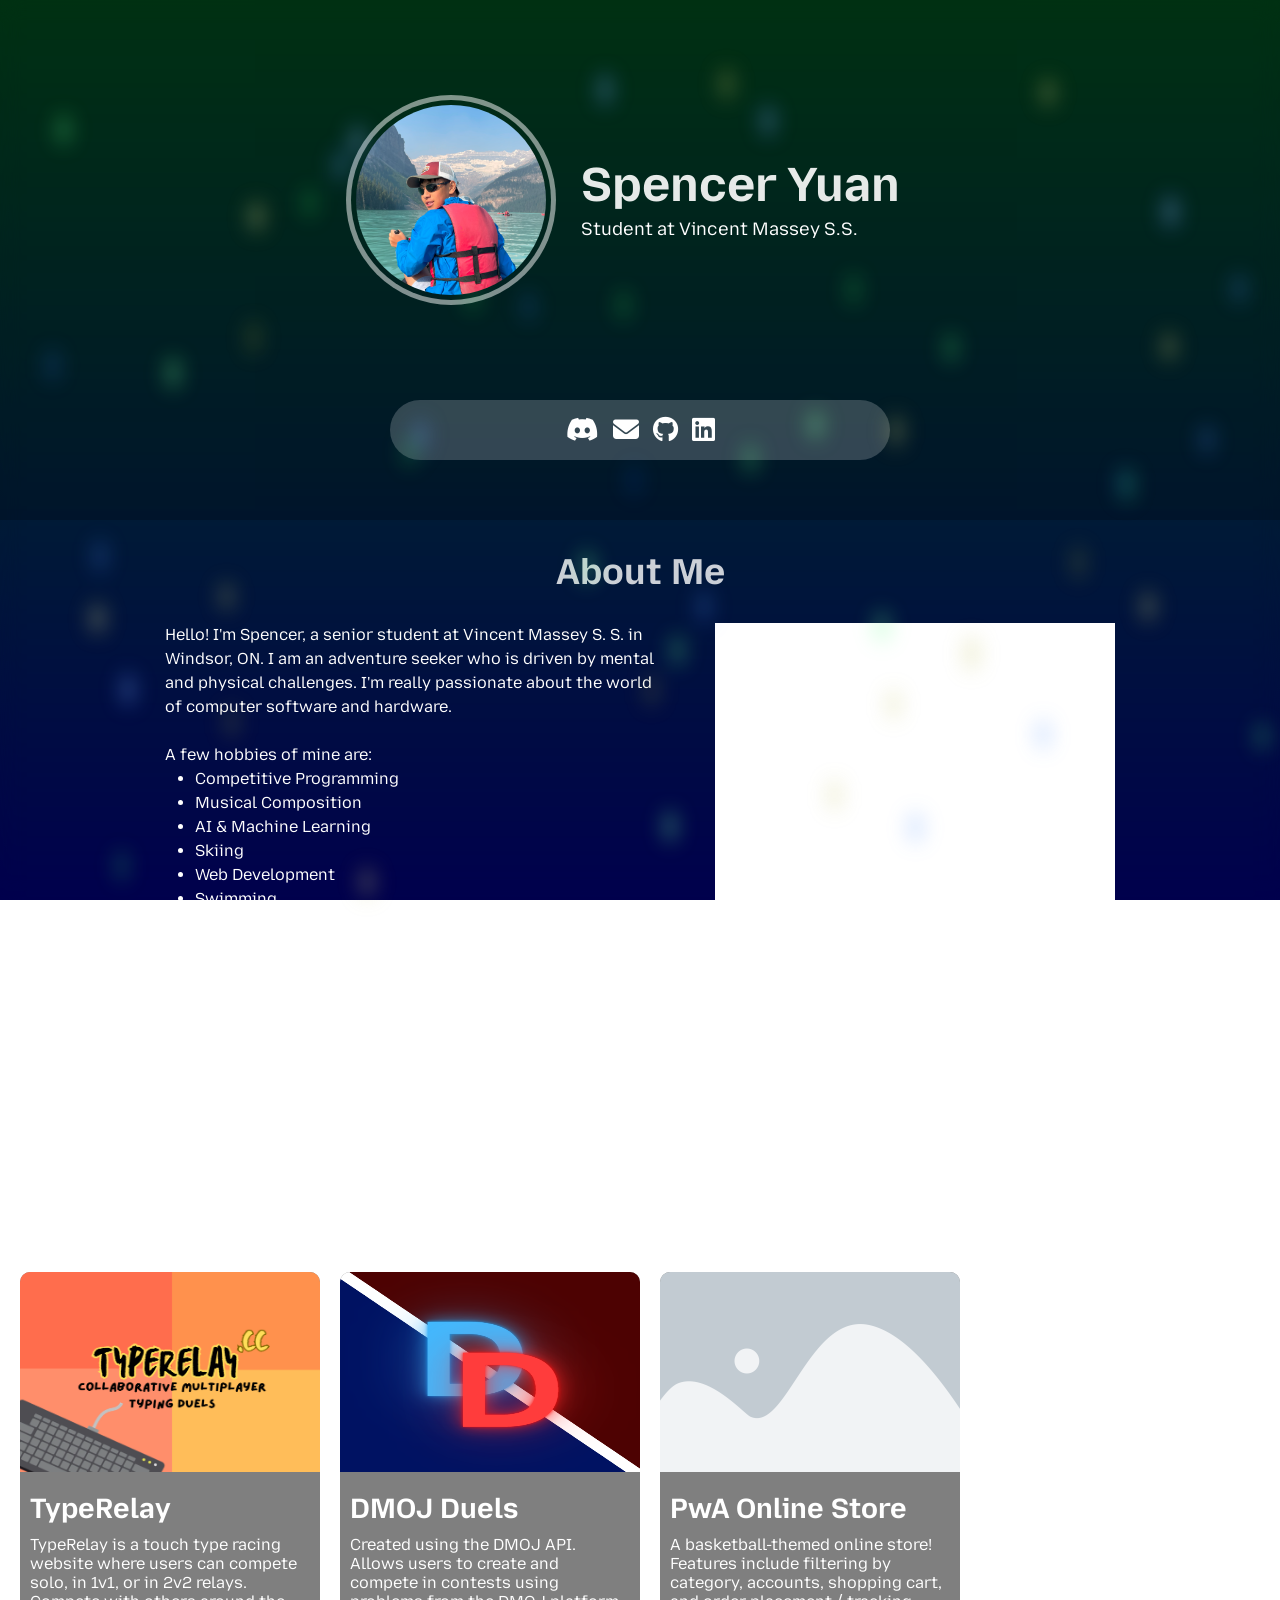
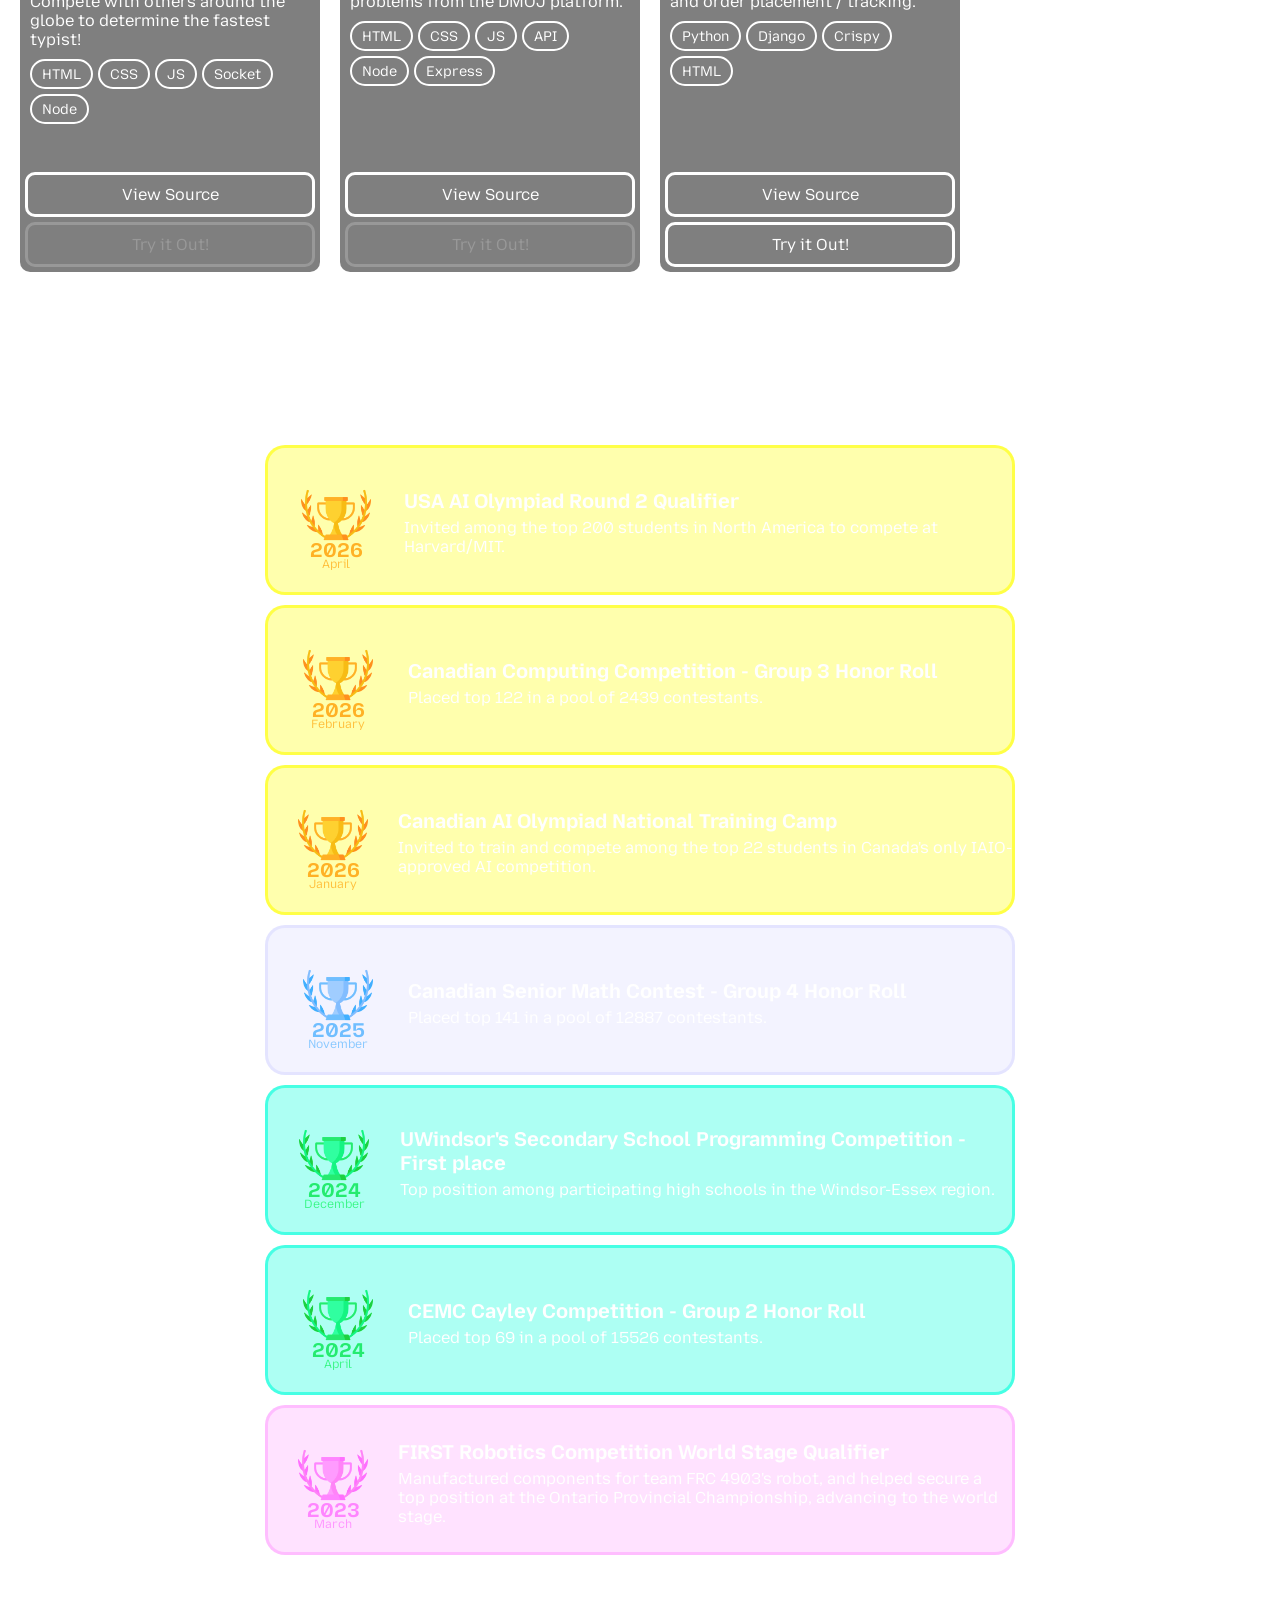
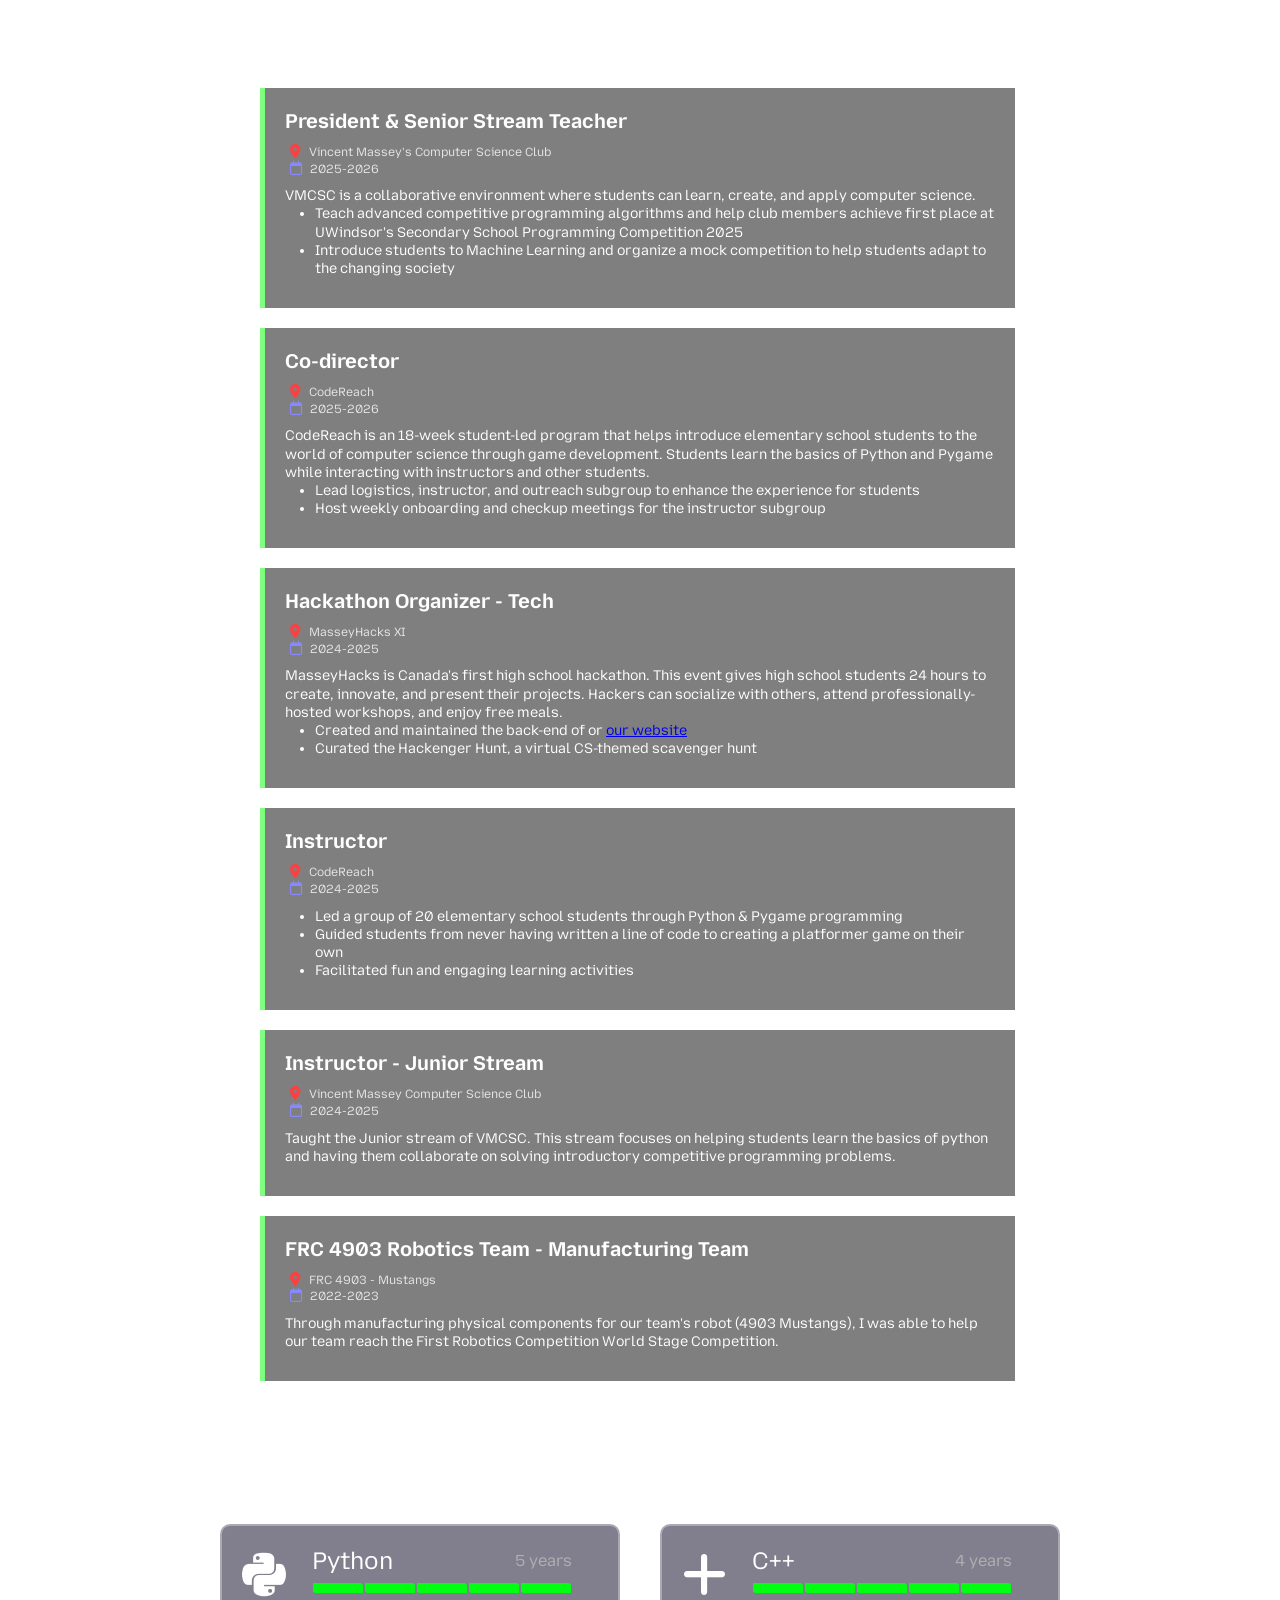
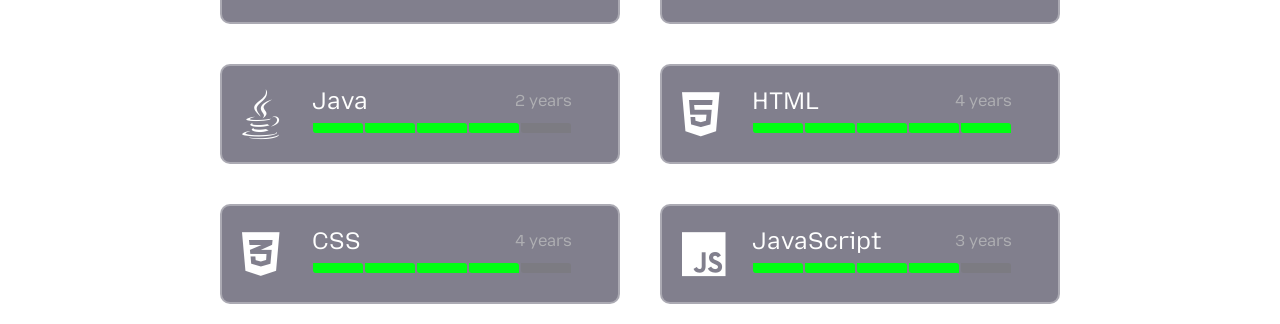
==== commit 2896efd5: "Experiences Update" ====
--- a/index.html
+++ b/index.html
@@ -23,11 +23,11 @@
     <!-- Nav bar on the top -->
     <nav>
         <div class="nav-element nav-title">Title</div>
-        <div class="nav-element nav-about">About Me</div>
+        <div class="nav-element nav-about">About</div>
         <div class="nav-element nav-projects">Projects</div>
         <div class="nav-element nav-achievements">Achievements</div>
         <div class="nav-element nav-experience">Experience</div>
-        <div class="nav-element nav-languages">Programming Languages</div>
+        <div class="nav-element nav-languages">Programming</div>
     </nav>
     
     <!-- Title Page / top of the page -->
@@ -58,6 +58,10 @@
                     
                     <a href="https://github.com/scherzophile" class="contact-link" target="_blank">
                         <i class="fa-brands fa-github contact-icon"></i>
+                    </a>
+
+                    <a href="https://www.linkedin.com/in/spencer-yuan/" class="contact-link" target="_blank">
+                        <i class="fa-brands fa-linkedin contact-icon"></i>
                     </a>
                 </div>
             </div>
@@ -247,7 +251,7 @@
                 <div class="ach-left">
                     <img class="ach-trophy" src="img/winner.png" alt="">
                     <div class="ach-year">2024</div>
-                    <div class="ach-month">December</div>
+                    <div class="ach-month">April</div>
                 </div>
                 <div class="ach-right">
                     <div class="ach-title">CEMC Cayley Competition - Group 2 Honor Roll</div>
@@ -259,7 +263,7 @@
                 <div class="ach-left">
                     <img class="ach-trophy" src="img/winner.png" alt="">
                     <div class="ach-year">2023</div>
-                    <div class="ach-month">November</div>
+                    <div class="ach-month">March</div>
                 </div>
                 <div class="ach-right">
                     <div class="ach-title">FIRST Robotics Competition World Stage Qualifier</div>
@@ -276,20 +280,67 @@
     <div class="section" id="section-experience">
         <div id="section-experience-container">
             <div class="exp">
+                <div class="exp-title">President & Senior Stream Teacher</div>
+                <div class="exp-location">
+                    <i class="fa-solid fa-location-dot"></i>
+                    Vincent Massey's Computer Science Club
+                </div>
+                <div class="exp-time">
+                    <i class="fa-regular fa-calendar"></i>
+                    2025-2026
+                </div>
+                <div class="exp-description">
+                    VMCSC is a collaborative environment where students can learn, create, and apply computer science. 
+                    <ul>
+                        <li>
+                            Teach advanced competitive programming algorithms and help club members achieve first place at UWindsor's Secondary School Programming Competition 2025
+                        </li>
+                        <li>
+                            Introduce students to Machine Learning and organize a mock competition to help students adapt to the changing society
+                        </li>
+                    </ul>
+                    
+                </div>
+            </div>
+
+            <div class="exp">
+                <div class="exp-title">Co-director</div>
+                <div class="exp-location">
+                    <i class="fa-solid fa-location-dot"></i>
+                    CodeReach
+                </div>
+                <div class="exp-time">
+                    <i class="fa-regular fa-calendar"></i>
+                    2025-2026
+                </div>
+                <div class="exp-description">
+                    CodeReach is an 18-week student-led program that helps introduce elementary school students to the world of computer science through game development. 
+                    Students learn the basics of Python and Pygame while interacting with instructors and other students. 
+                    <ul>
+                        <li>Lead logistics, instructor, and outreach subgroup to enhance the experience for students</li>
+                        <li>Host weekly onboarding and checkup meetings for the instructor subgroup</li>
+                    </ul>
+                </div>
+            </div>
+
+            <div class="exp">
                 <div class="exp-title">Hackathon Organizer - Tech</div>
                 <div class="exp-location">
                     <i class="fa-solid fa-location-dot"></i>
-                    MasseyHacks
+                    MasseyHacks XI
                 </div>
                 <div class="exp-time">
                     <i class="fa-regular fa-calendar"></i>
                     2024-2025
                 </div>
                 <div class="exp-description">
-                    MasseyHacks is Canada's first high school hackathon, which gives high school students
-                    24 hours to create, innovate, and present their projects while being able to
-                    experience a social event. As the Tech team, we created and maintained the back end,
-                    such as the <a href="https://masseyhacks.ca/">website</a> and the "hackenger hunt" - an online scavenger hunt. 
+                    MasseyHacks is Canada's first high school hackathon. This event gives high school students
+                    24 hours to create, innovate, and present their projects. Hackers can socialize with others, attend 
+                    professionally-hosted workshops, and enjoy free meals. 
+                    <ul>
+                        <li>Created and maintained the back-end of or <a href="https://masseyhacks.ca/">our website</a></li>
+                        <li>Curated the Hackenger Hunt, a virtual CS-themed scavenger hunt</li>
+                    </ul>
                 </div>
             </div>
 
@@ -304,7 +355,11 @@
                     2024-2025
                 </div>
                 <div class="exp-description">
-                    https://codereach.ca/
+                    <ul>
+                        <li>Led a group of 20 elementary school students through Python & Pygame programming</li>
+                        <li>Guided students from never having written a line of code to creating a platformer game on their own</li>
+                        <li>Facilitated fun and engaging learning activities</li>
+                    </ul>
                 </div>
             </div>
 
@@ -319,9 +374,8 @@
                     2024-2025
                 </div>
                 <div class="exp-description">
-                    Taught the Junior stream of VMSS Computer Science Club. This stream focuses on helping
-                    students learn the basics of python and having them collaborate on solving problems. 
-                    An introduction to applicable programming algorithms is covered as well. 
+                    Taught the Junior stream of VMCSC. This stream focuses on helping
+                    students learn the basics of python and having them collaborate on solving introductory competitive programming problems. 
                 </div>
             </div>
 
--- a/style.css
+++ b/style.css
@@ -52,6 +52,8 @@
     backdrop-filter: blur(5px);
     z-index: 1;
     transition: 0.5s ease;
+
+    font-size: 15px;
 }
 
 .nav-element {
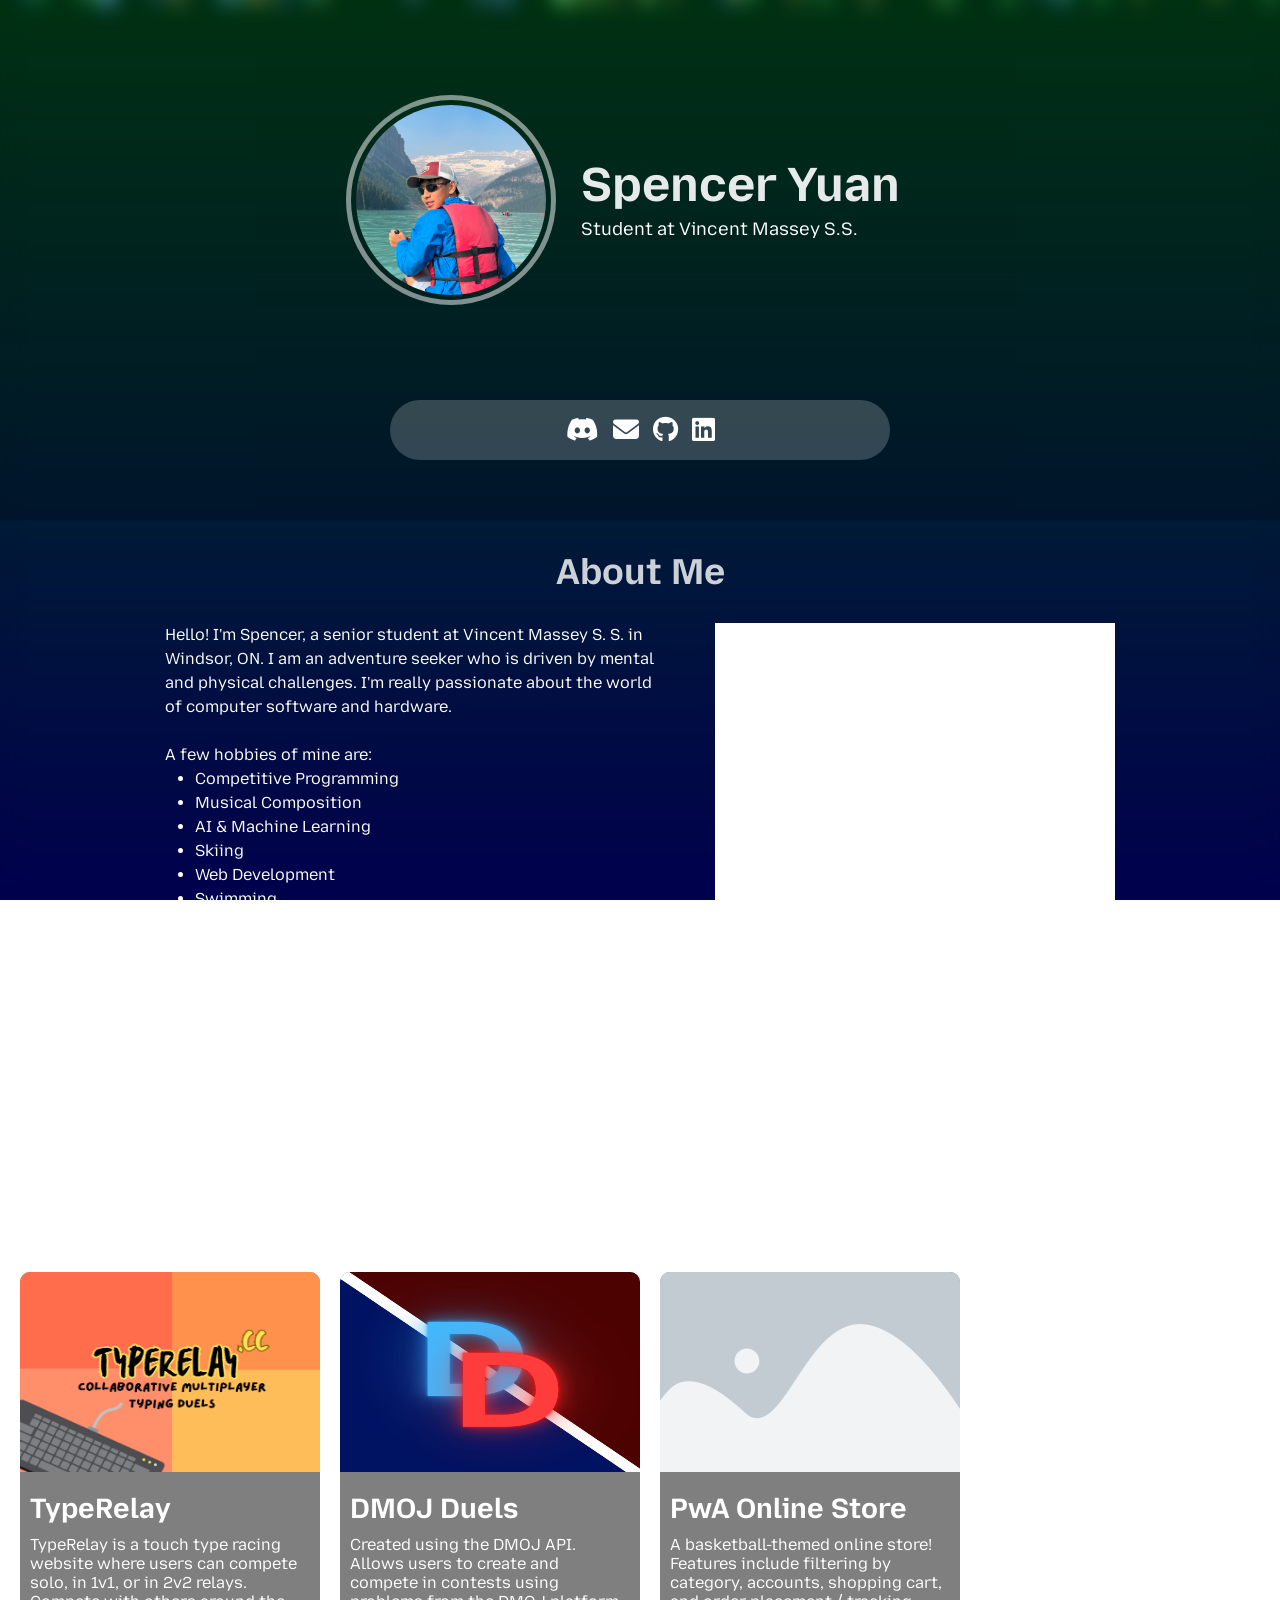
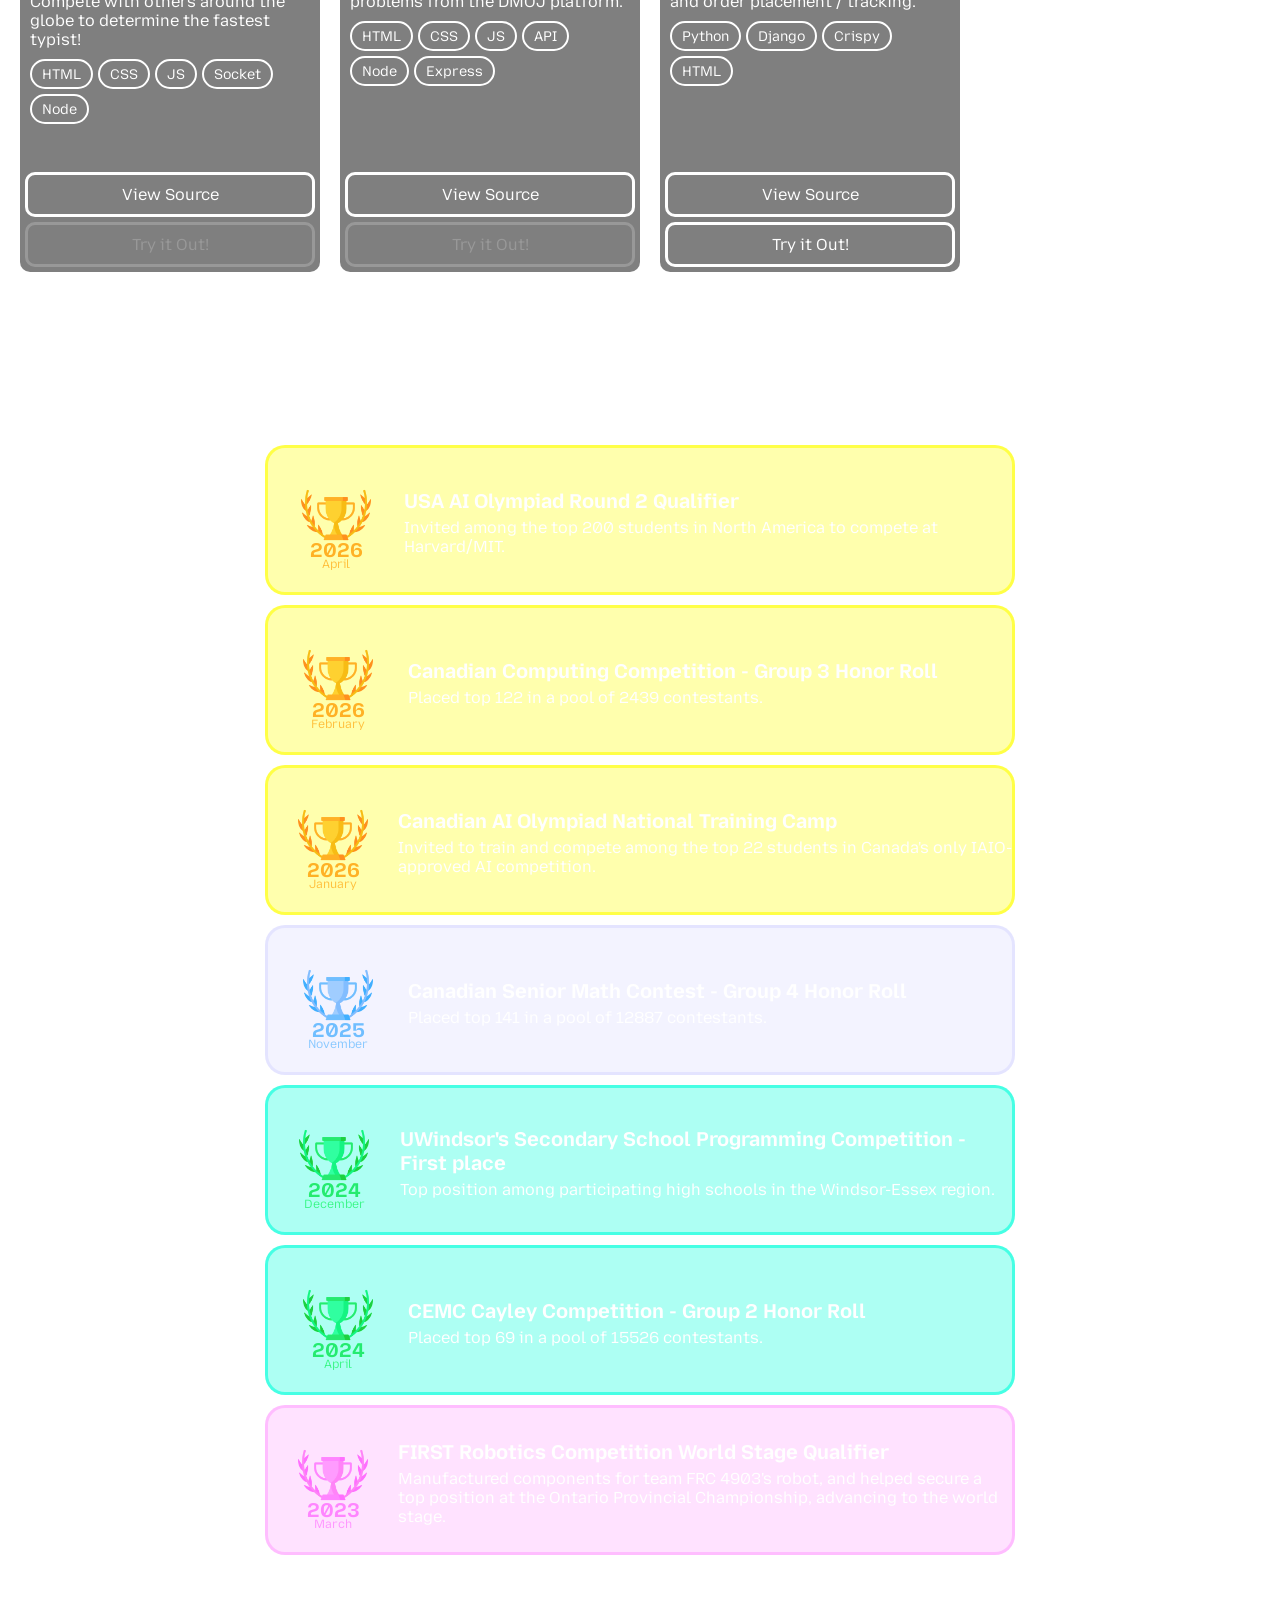
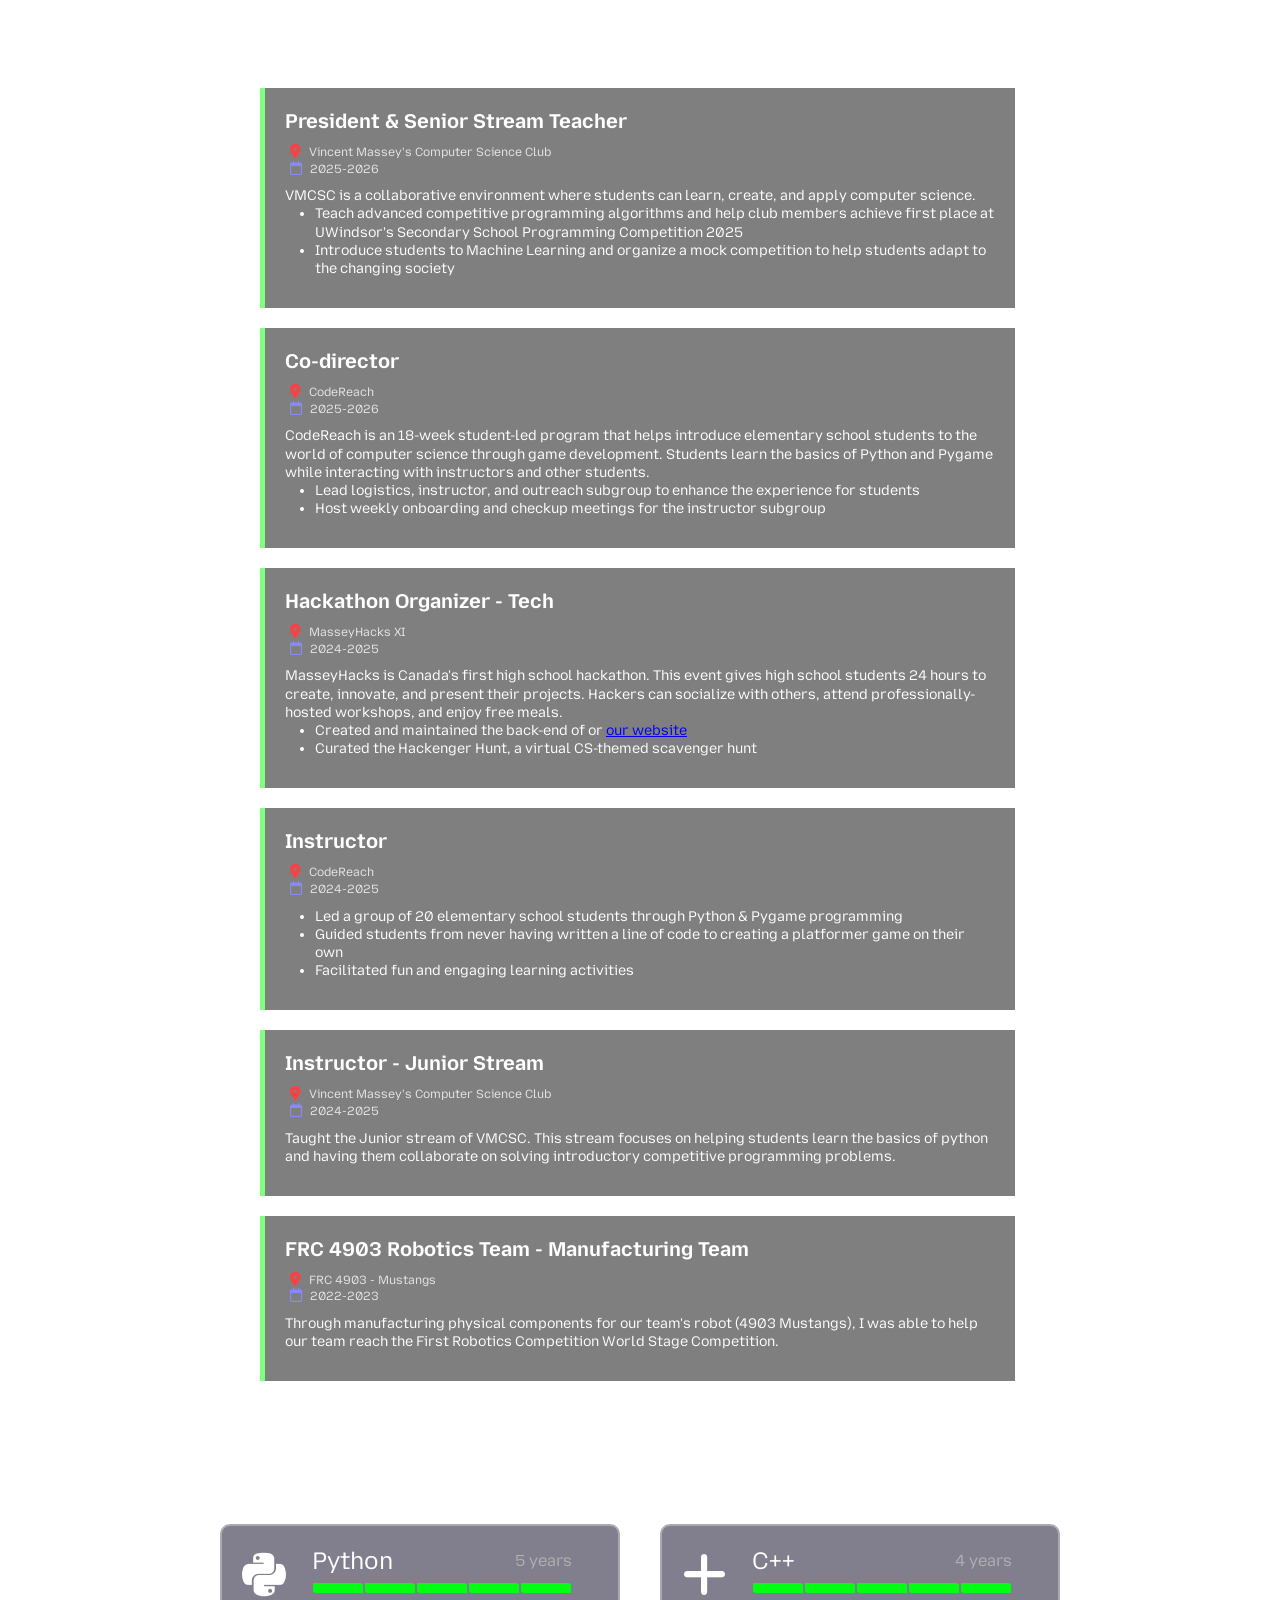
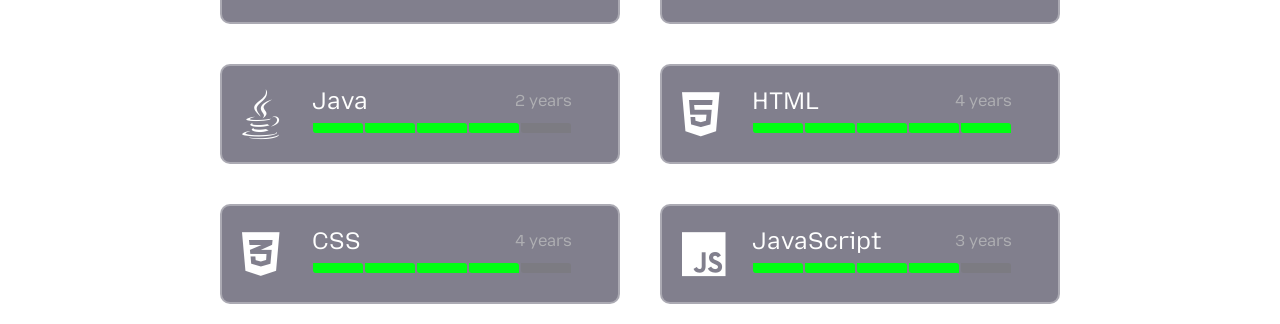
==== commit 3b1f9c9e: "Updates" ====
--- a/index.html
+++ b/index.html
@@ -50,17 +50,17 @@
                 Discord
                 -->
                 <div class="contact-square">
-                    <i class="fa-brands fa-discord contact-icon"></i>
-
-                    <a href="mailto:spencerkechengyuan@hotmail.com?subject=Hello!" class="contact-link">
+                    <i class="fa-brands fa-discord contact-icon" title="Discord: Scherzophile"></i>
+
+                    <a href="mailto:spencerkechengyuan@hotmail.com?subject=Hello!" class="contact-link" title="Email: spenceryuan0426@gmail.com">
                         <i class="fa-solid fa-envelope contact-icon"></i>
                     </a>
                     
-                    <a href="https://github.com/scherzophile" class="contact-link" target="_blank">
+                    <a href="https://github.com/scherzophile" class="contact-link" target="_blank" title="Github">
                         <i class="fa-brands fa-github contact-icon"></i>
                     </a>
 
-                    <a href="https://www.linkedin.com/in/spencer-yuan/" class="contact-link" target="_blank">
+                    <a href="https://www.linkedin.com/in/spencer-yuan/" class="contact-link" target="_blank" title="LinkedIn">
                         <i class="fa-brands fa-linkedin contact-icon"></i>
                     </a>
                 </div>
@@ -367,7 +367,7 @@
                 <div class="exp-title">Instructor - Junior Stream</div>
                 <div class="exp-location">
                     <i class="fa-solid fa-location-dot"></i>
-                    Vincent Massey Computer Science Club
+                    Vincent Massey's Computer Science Club
                 </div>
                 <div class="exp-time">
                     <i class="fa-regular fa-calendar"></i>
--- a/style.css
+++ b/style.css
@@ -317,6 +317,13 @@
     background-color: rgba(255, 255, 0, 0.322);
     border-radius: 20px;
     margin: 10px;
+
+    transition: 0.3s ease;
+    cursor: pointer;
+}
+
+.ach:hover {
+    background-color: rgba(255, 255, 0, 0.151);
 }
 
 .ach-left {
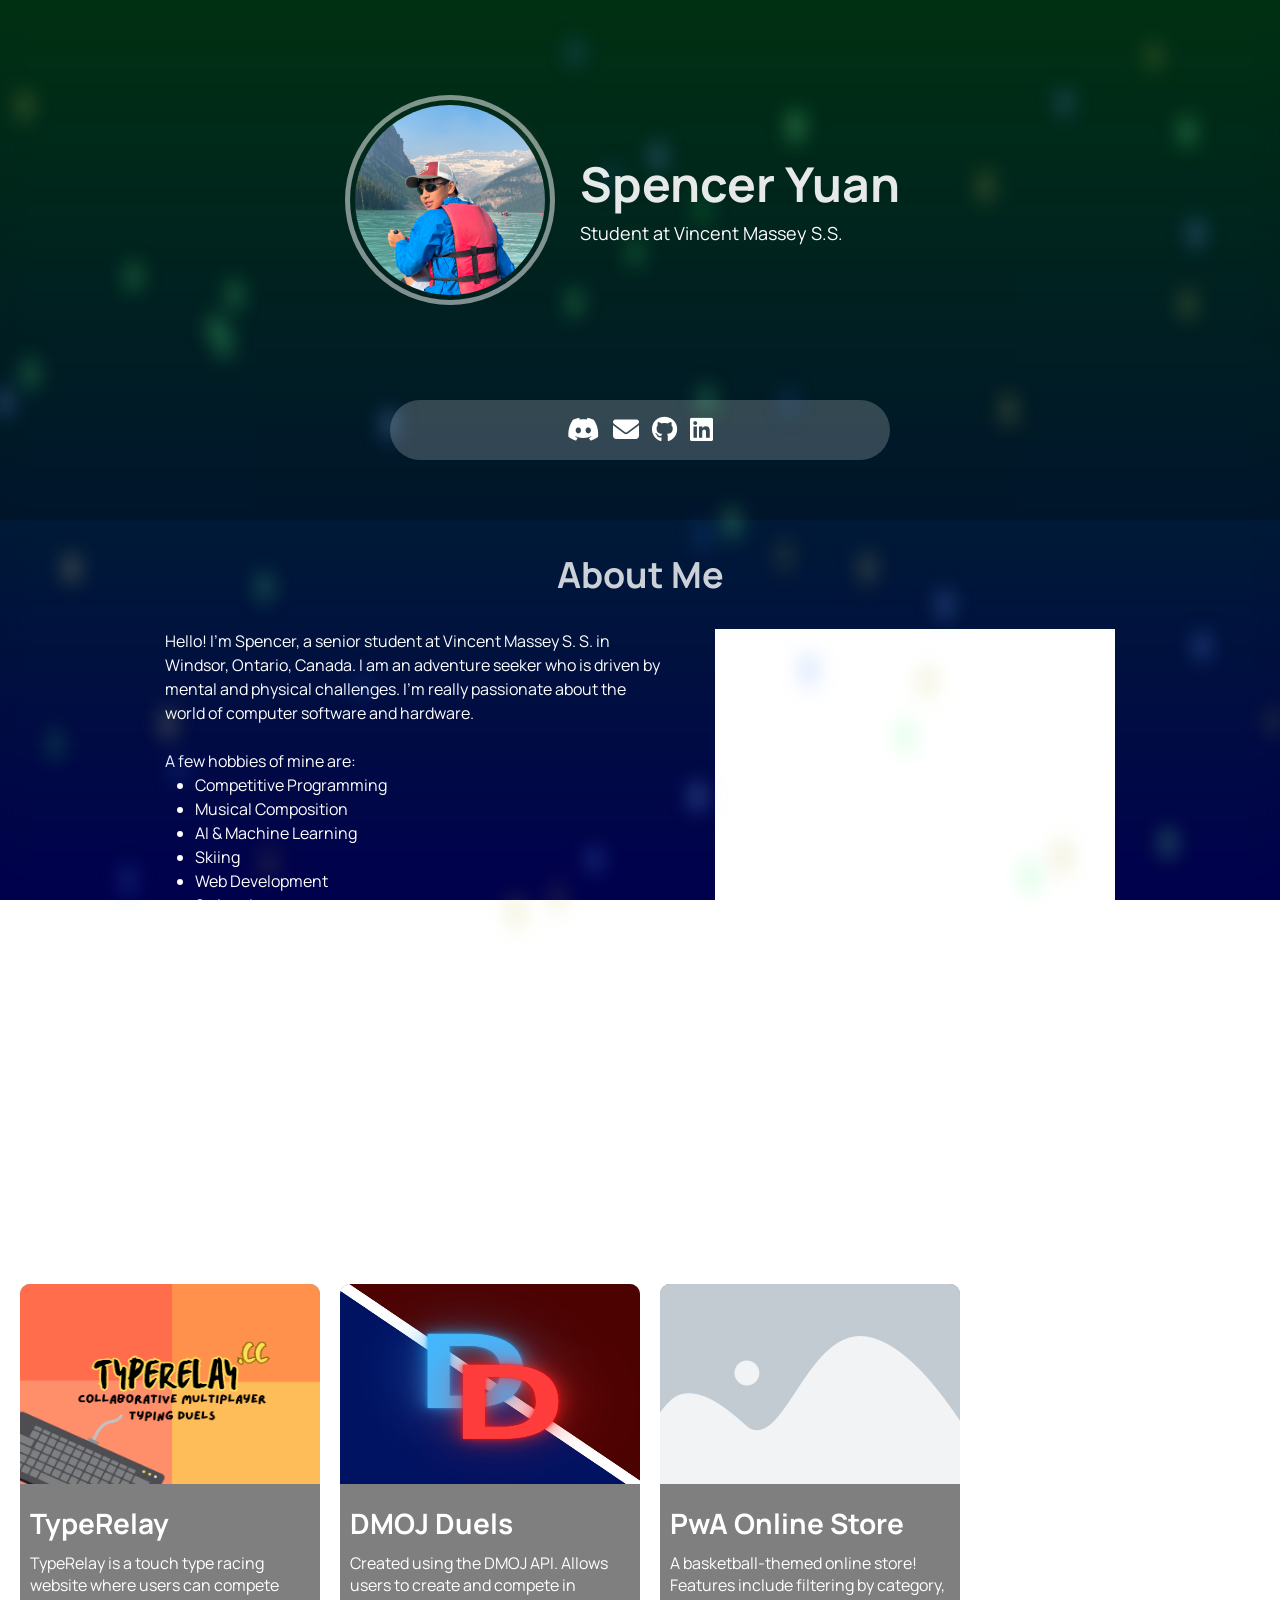
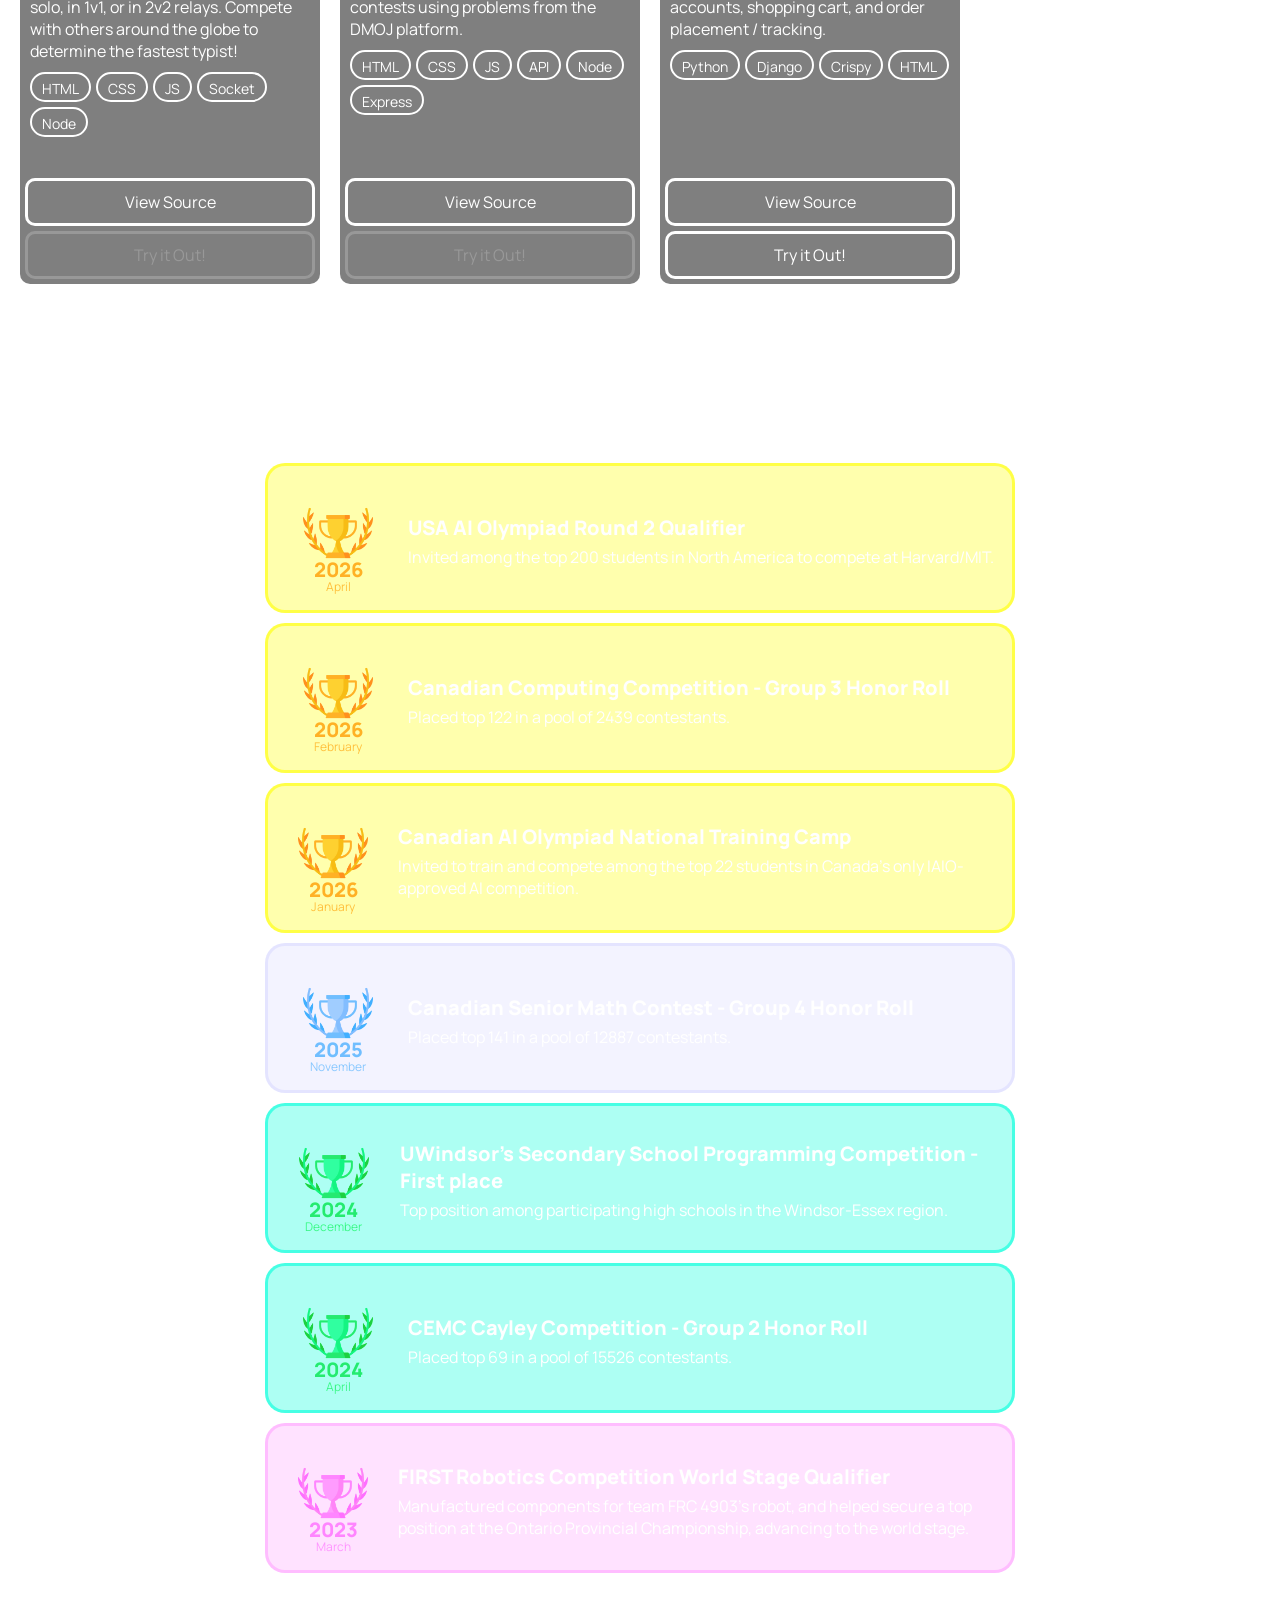
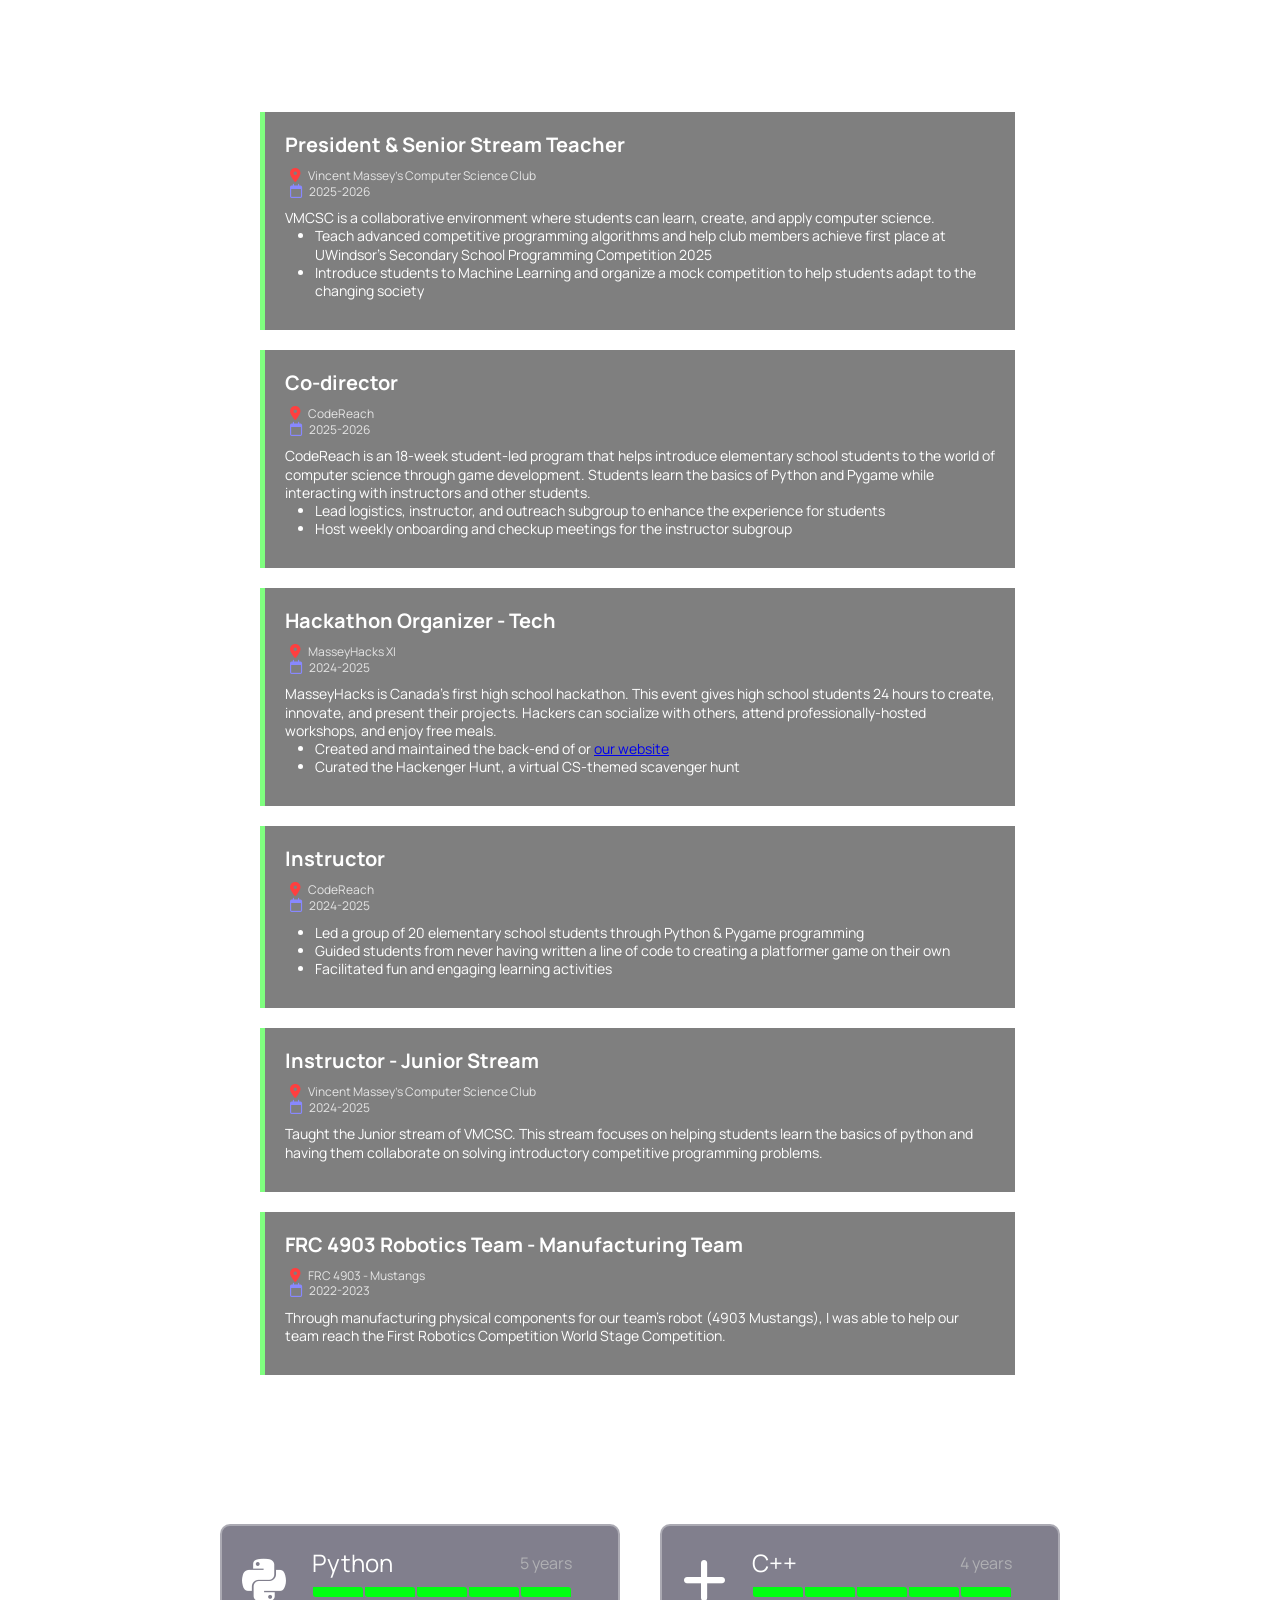
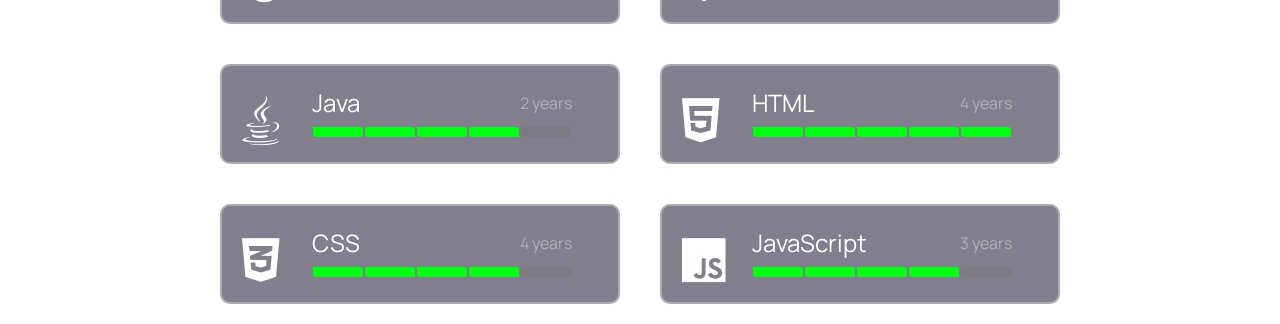
==== commit 789c9bc8: "Loading animation, Pages & Todo" ====
--- a/index.html
+++ b/index.html
@@ -19,6 +19,7 @@
     </div>
 
     <div class="blocker"></div>
+    <div class="mask"></div>
 
     <!-- Nav bar on the top -->
     <nav>
@@ -76,7 +77,7 @@
         <div class="container">
             <div class="left-container">
                 <div class="description">
-                    Hello! I'm Spencer, a senior student at Vincent Massey S. S. in Windsor, ON. I am an adventure seeker
+                    Hello! I'm Spencer, a senior student at Vincent Massey S. S. in Windsor, Ontario, Canada. I am an adventure seeker
                     who is driven by mental and physical challenges. I'm really passionate about the world of 
                     computer software and hardware. 
                 </div>
@@ -505,22 +506,18 @@
 
 
 <!-- 
-Things to do:
-1. better navigation bar
-- TOP navigation bar, only shows when i scroll down some certain amount
-
-2. Add DMOJ account, link GitHub account
-
-3. Work on image slideshow in the about me
-
-4. Work on getting typerelay actual project on github and link it to website
-- Tell the user how to host their own server
-- Also be sure to finish the project
-
-5. Github "i'd appreciate if report issues"
-
-- Achievements
-
-- Achievements
-
+To-do list:
+* Smoothen up the intro animation
+* Rewrite my about me (sounds way too generic rn)
+* These are the buttons to more detailed page
+    The LARGE 4 grid cells:
+        CP - remember all contests & DMOJ account
+        AI / Machine Learning
+        Music - Be sure to outline performance and creation
+        Sports - Skiing & Biking
+    Smaller grid cells, maybe half the size:
+        Gaming - Valorant & MC perhaps
+        Typing - Highlight all accounts & high WPM
+
+* Remove other buttons
 -->
--- a/style.css
+++ b/style.css
@@ -1,4 +1,4 @@
-@import url('https://fonts.googleapis.com/css2?family=Mozilla+Text:wght@200..700&display=swap');
+@import url('https://fonts.googleapis.com/css2?family=Manrope:wght@200..800&display=swap');
 
 * {
     margin: 0;
@@ -7,8 +7,9 @@
 }
 
 body {
-    font-family: "Mozilla Text";
+    font-family: "Manrope";
     color: white;
+    overflow-x: hidden;
 }
 
 .fixed-bg {
@@ -74,10 +75,58 @@
 
 
 #section-title {
+    z-index: 10;
+    opacity: 0;
     display: flex;
     justify-content: center;
     align-items: center;
     height: 400px;
+    animation: intro 3s ease-in-out forwards;
+    transform: scale(1.5) translate(0, 100px);
+}
+
+@keyframes intro {
+    0% {
+        opacity: 0;
+        transform: scale(1.5) translate(0, 100px);
+    }
+    40% {
+        opacity: 1;
+        transform: scale(1.5) translate(0, 100px);
+    }
+    50% {
+        transform: scale(1.5) translate(0, 100px);
+    }
+    100% {
+        opacity: 1;
+        transform: scale(1) translateY(0);
+    }
+}
+
+/* To mask everything out for the intro animation */
+.mask {
+    position: fixed;
+    top: 0;
+    left: 0;
+    background-color: black;
+    width: 100%;
+    height: 100%;
+    animation: fadeout 2s ease-in-out forwards;
+    animation-delay: 1.5s;
+}
+
+@keyframes fadeout {
+    0% {
+        opacity: 1;
+    }
+    99% {
+        opacity: 0;
+        z-index: 0;
+    }
+    100% {
+        opacity: 0;
+        z-index: -1;
+    }
 }
 
 .profile-picture {
@@ -379,7 +428,7 @@
 }
 
 .ach-content {
-    e
+    
 }
 
 
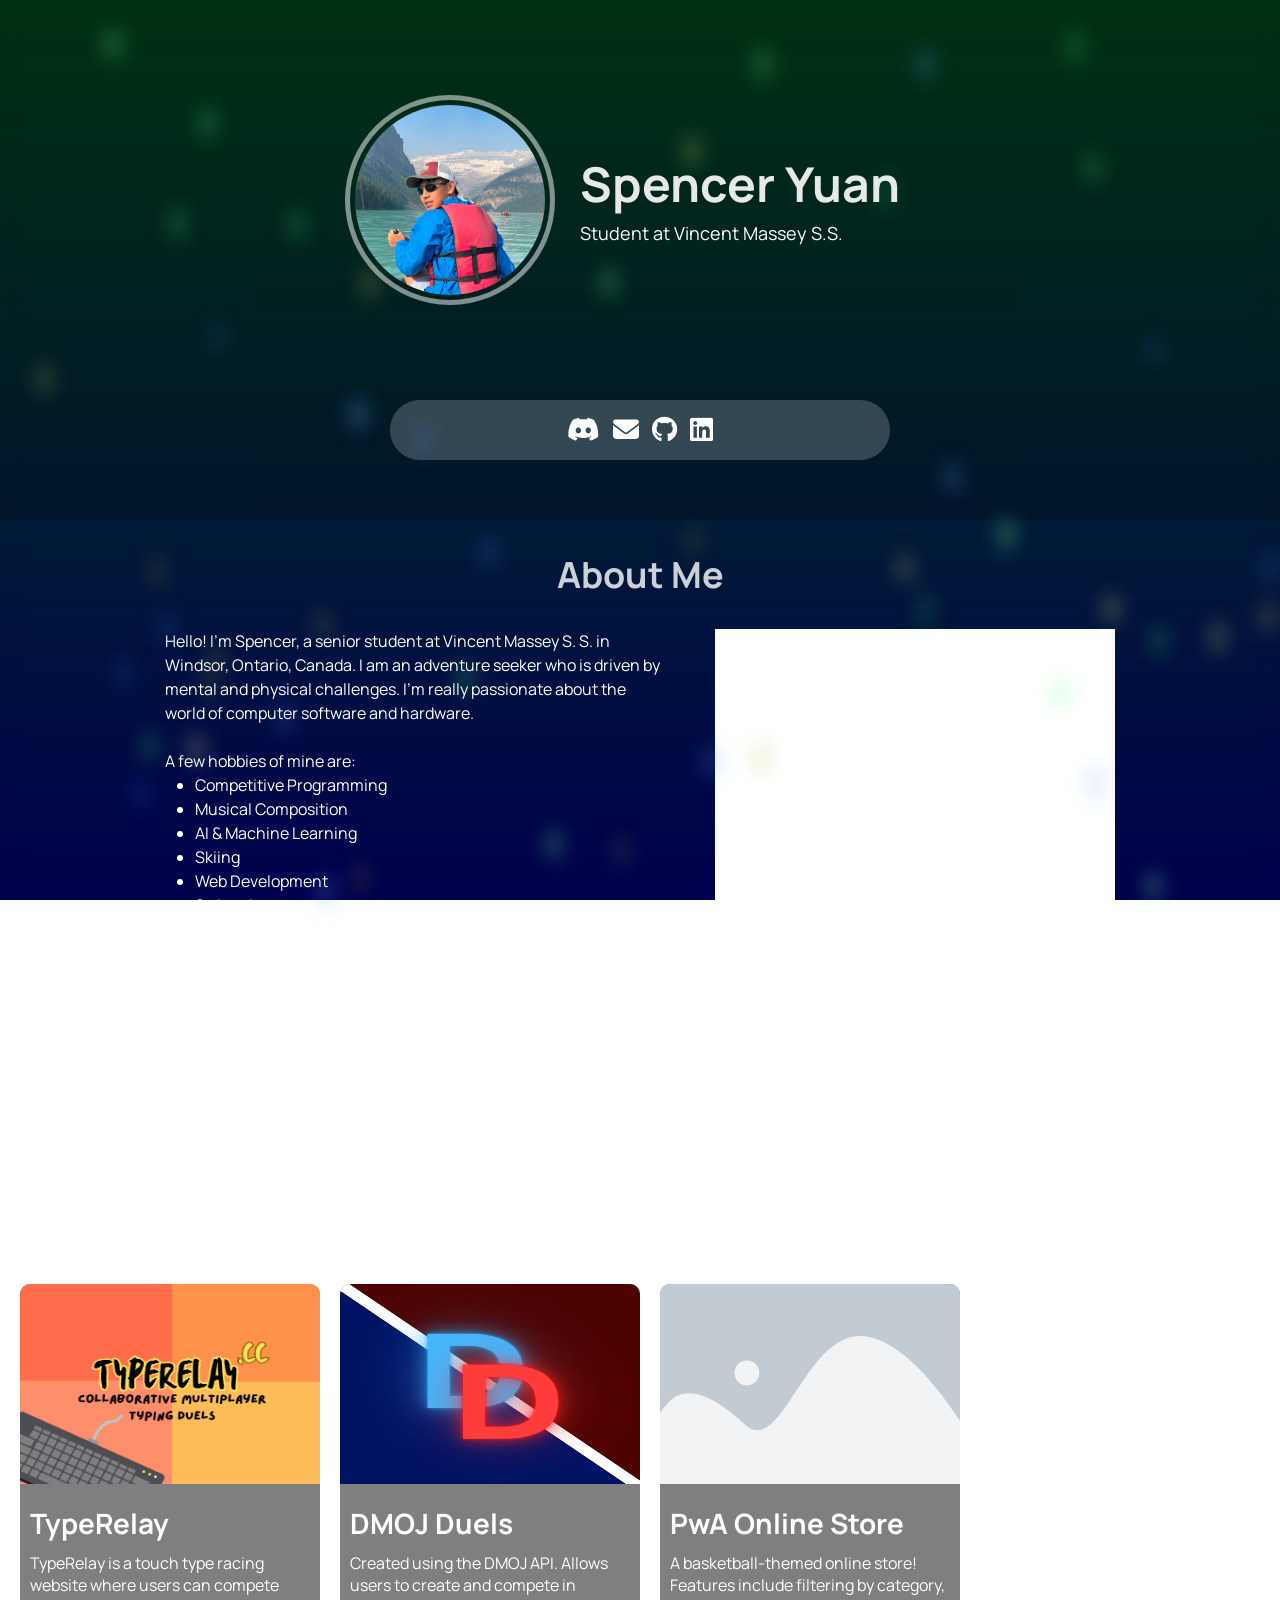
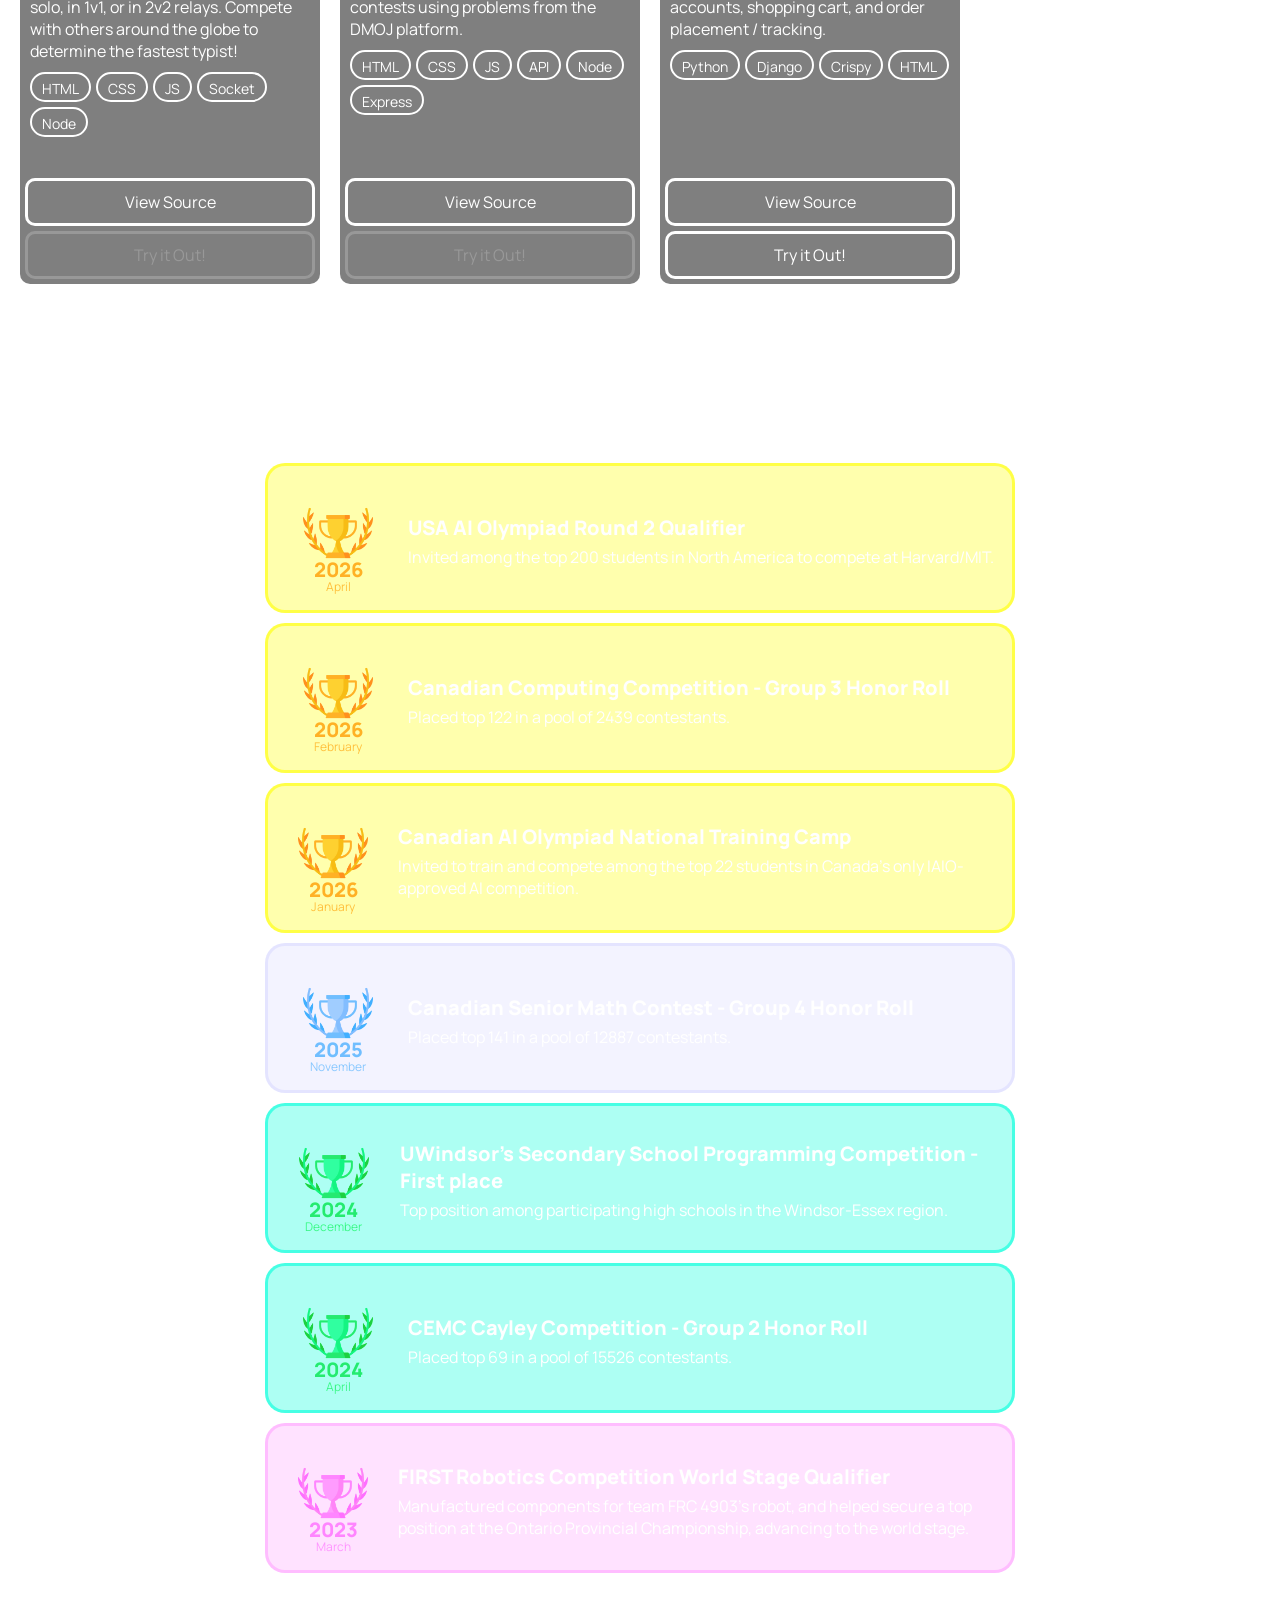
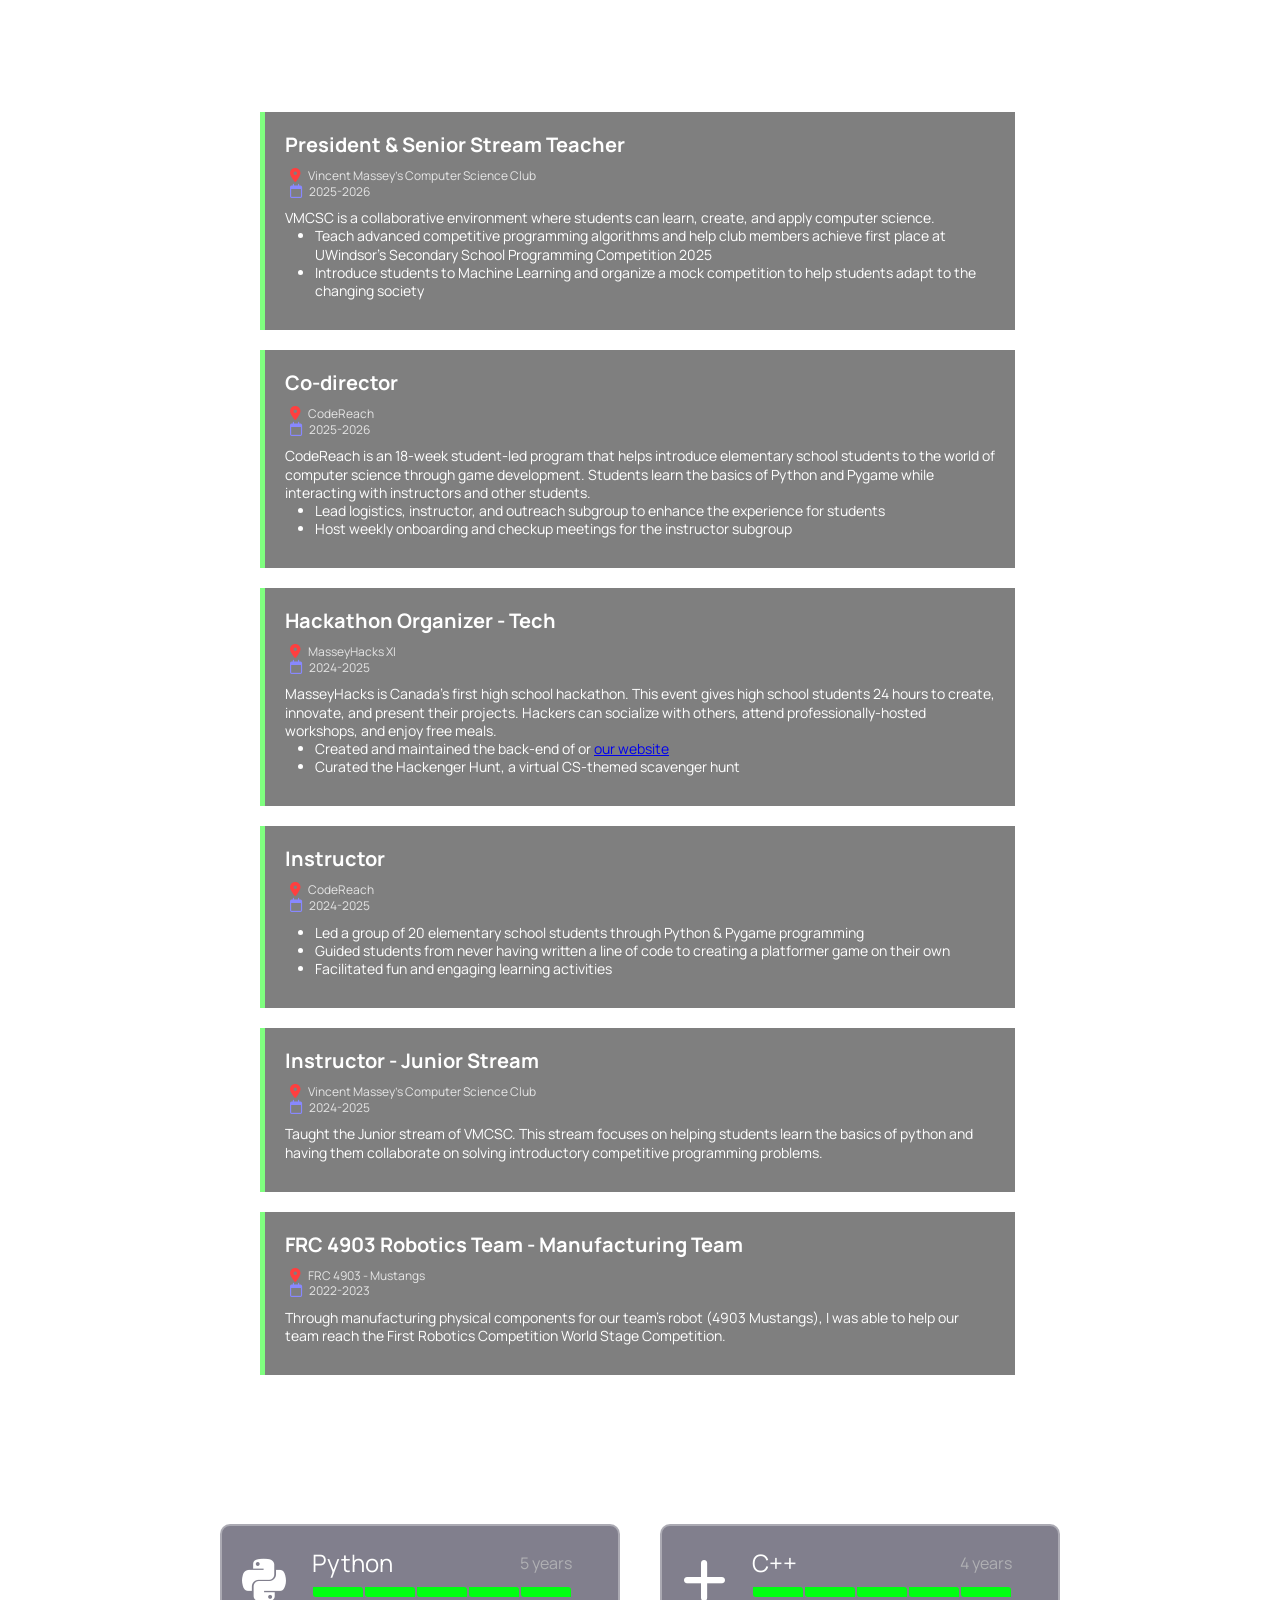
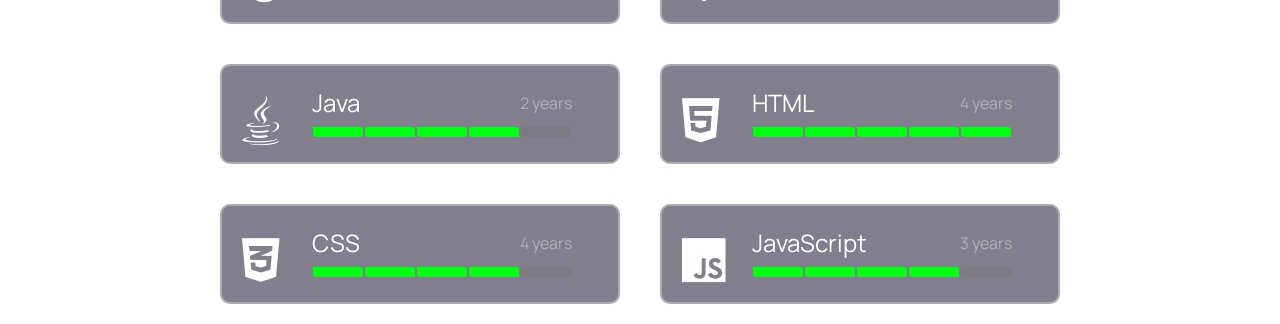
==== commit 7fb2e8df: "test" ====
--- a/index.html
+++ b/index.html
@@ -107,7 +107,7 @@
     </div>
 
     <div class="section" id="section-buttons">
-        <input type="button" value="Computer Science">
+        <input type="button" value="Computer Science" onclick="window.location.href='featured/cp.html'">
         <input type="button" value="Music" onclick="window.location.href='music.html'">
         <input type="button" value="Sports">
     </div>
@@ -516,7 +516,7 @@
         Music - Be sure to outline performance and creation
         Sports - Skiing & Biking
     Smaller grid cells, maybe half the size:
-        Gaming - Valorant & MC perhaps
+        Gaming - MC builds, Roblox virtual piano (hiding in the blue would be great)
         Typing - Highlight all accounts & high WPM
 
 * Remove other buttons
